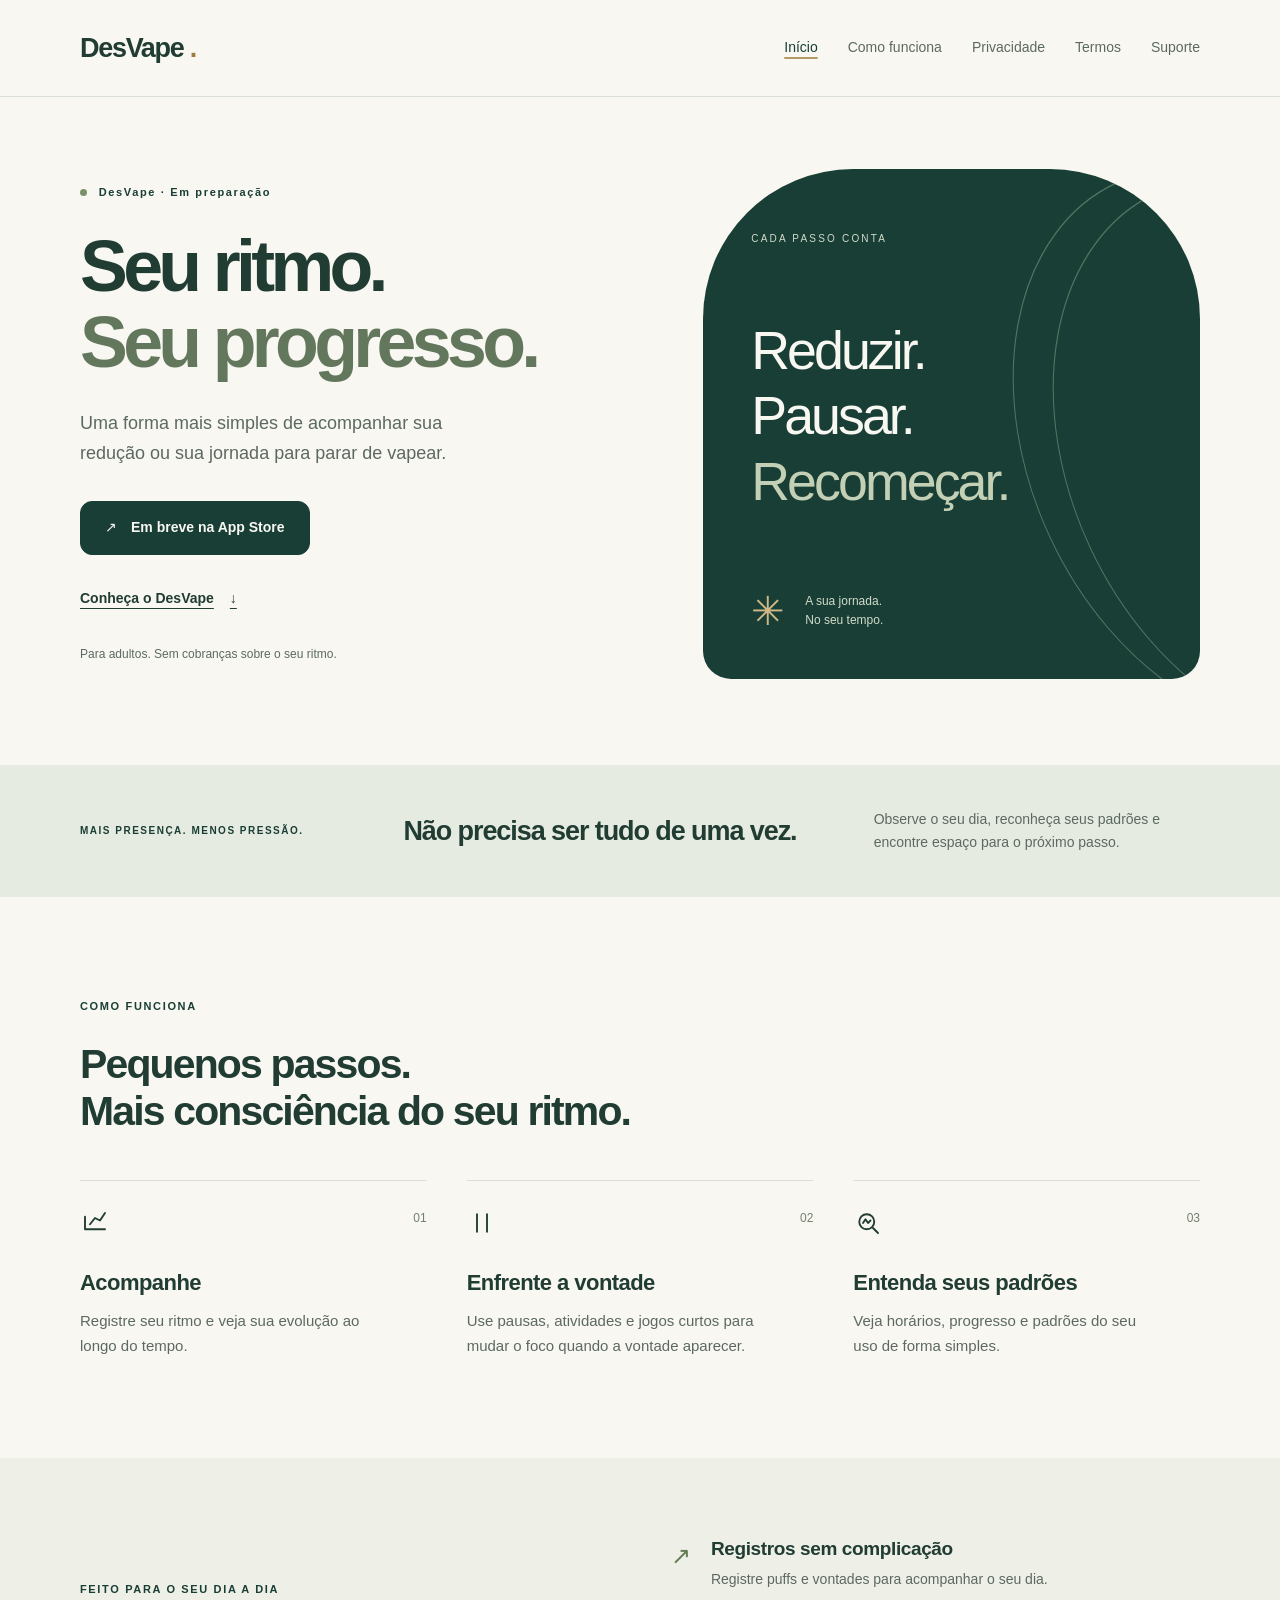
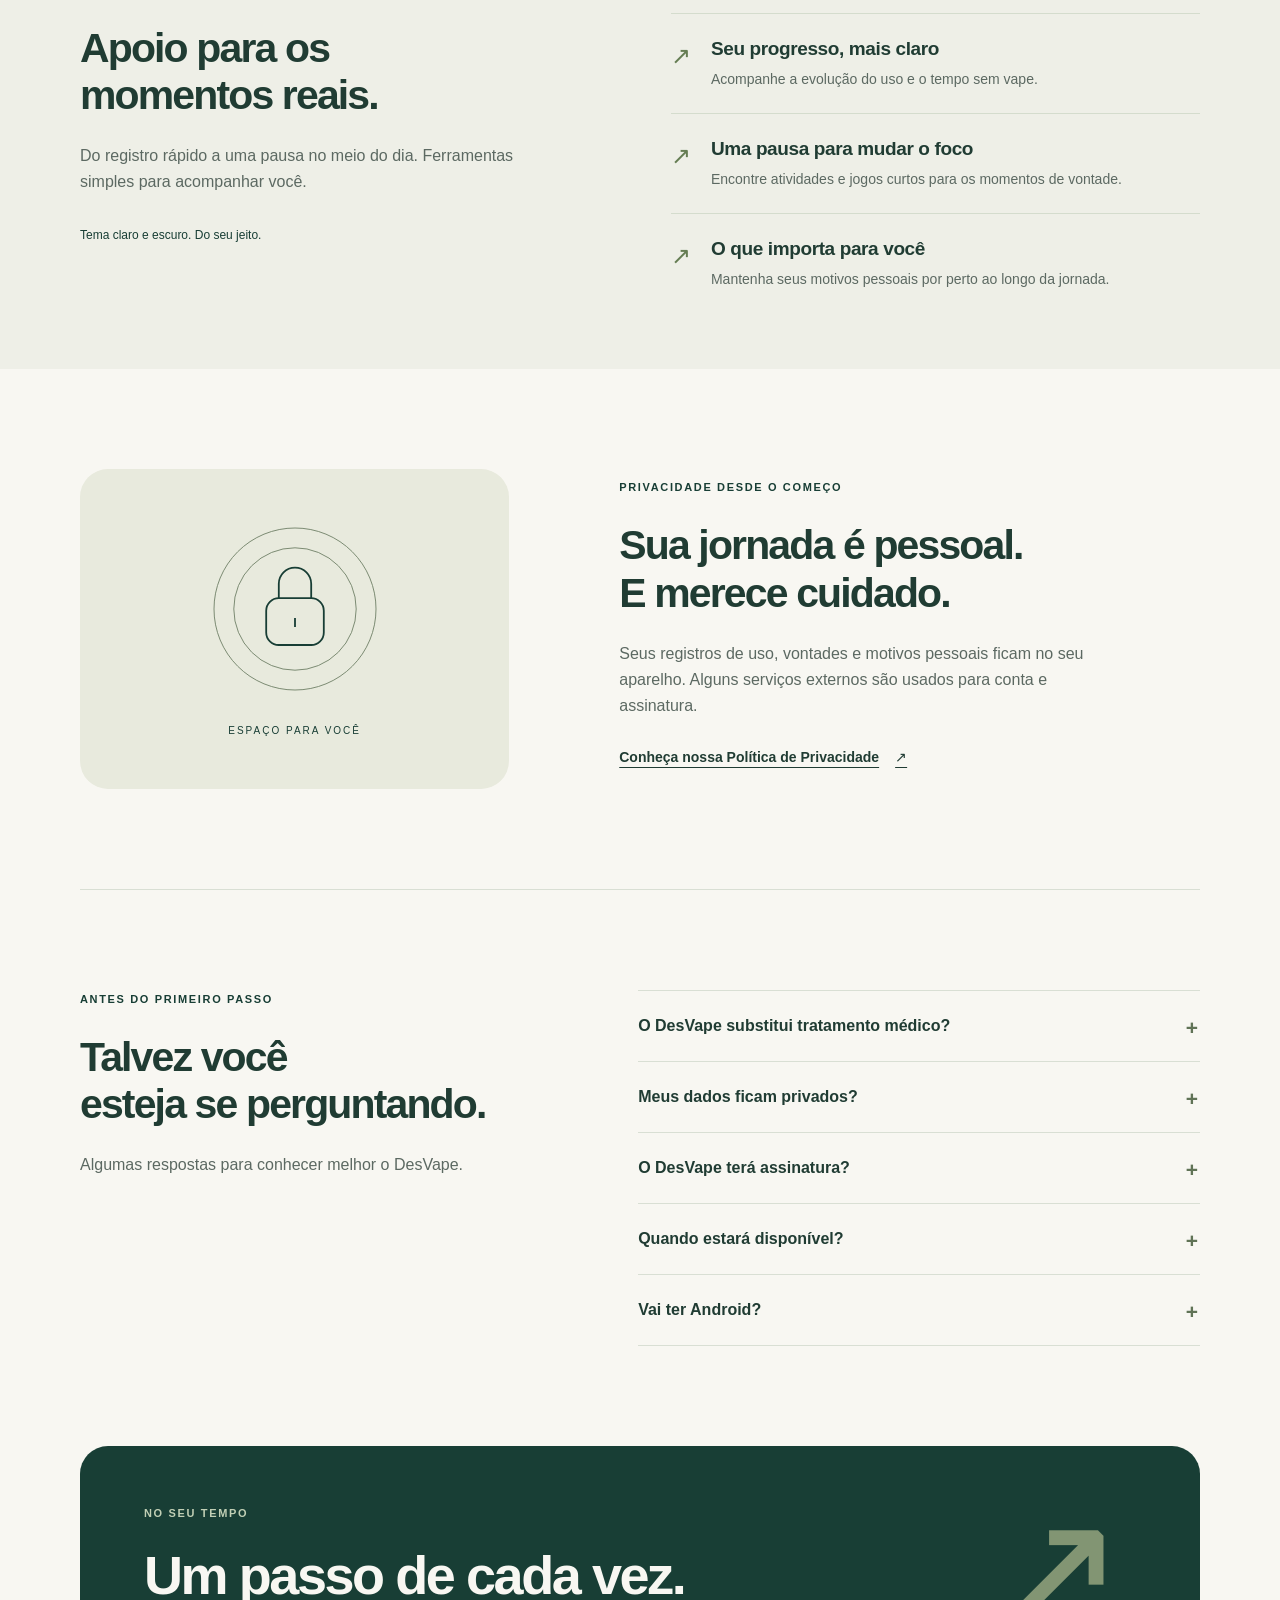
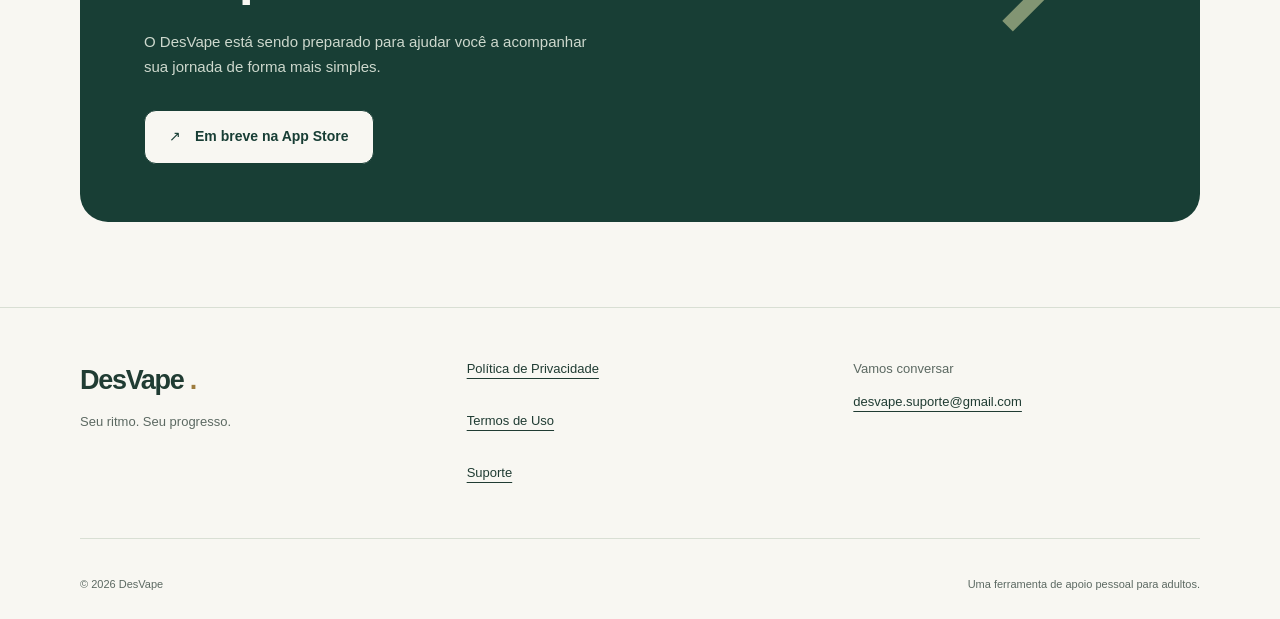
==== index.html @ a432eaf0 "feat: build DesVape landing page and polish legal pages" ====
<!DOCTYPE html>
<html lang="pt-BR">
 <head>
  <meta charset="utf-8"/>
  <meta content="width=device-width, initial-scale=1" name="viewport"/>
  <title>
   DesVape — Seu ritmo. Seu progresso.
  </title>
  <meta content="DesVape é um app para acompanhar sua redução ou jornada para parar de vapear, com progresso, atividades e apoio no seu ritmo." name="description"/>
  <meta content="#183e35" name="theme-color"/>
  <link href="https://luidgivarela.github.io/desvape-legal/" rel="canonical"/>
  <meta content="website" property="og:type"/>
  <meta content="pt_BR" property="og:locale"/>
  <meta content="DesVape" property="og:site_name"/>
  <meta content="DesVape — Seu ritmo. Seu progresso." property="og:title"/>
  <meta content="DesVape é um app para acompanhar sua redução ou jornada para parar de vapear, com progresso, atividades e apoio no seu ritmo." property="og:description"/>
  <meta content="https://luidgivarela.github.io/desvape-legal/" property="og:url"/>
  <link href="styles.css" rel="stylesheet"/>
  <script defer="" src="script.js">
  </script>
 </head>
 <body>
  <a class="skip-link" href="#conteudo">
   Pular para o conteúdo
  </a>
  <header class="site-header">
   <div class="container nav-wrap">
    <a aria-label="DesVape — início" class="brand" href="index.html">
     DesVape
     <span aria-hidden="true">
      .
     </span>
    </a>
    <nav aria-label="Navegação principal">
     <a aria-current="page" href="index.html">
      Início
     </a>
     <a href="index.html#como-funciona">
      Como funciona
     </a>
     <a href="privacy.html">
      Privacidade
     </a>
     <a href="terms.html">
      Termos
     </a>
     <a href="support.html">
      Suporte
     </a>
    </nav>
   </div>
  </header>
  <main id="conteudo">
   <section aria-labelledby="hero-title" class="hero container">
    <div class="hero-copy">
     <p class="eyebrow">
      <span class="status-dot">
      </span>
      DesVape · Em preparação
     </p>
     <h1 id="hero-title">
      Seu ritmo.
      <br/>
      <span>
       Seu progresso.
      </span>
     </h1>
     <p class="hero-description">
      Uma forma mais simples de acompanhar sua redução ou sua jornada para parar de vapear.
     </p>
     <div class="hero-actions">
      <button class="button coming-soon" disabled="" type="button">
       <span aria-hidden="true">
        ↗
       </span>
       Em breve na App Store
      </button>
      <a class="text-link" href="#conheca">
       Conheça o DesVape
       <span aria-hidden="true">
        ↓
       </span>
      </a>
     </div>
     <p class="hero-note">
      Para adultos. Sem cobranças sobre o seu ritmo.
     </p>
    </div>
    <div class="hero-art" id="hero-visual">
     <div class="editorial-art">
      <div aria-hidden="true" class="orbit orbit-one">
      </div>
      <div aria-hidden="true" class="orbit orbit-two">
      </div>
      <span class="art-label">
       CADA PASSO CONTA
      </span>
      <p>
       Reduzir.
       <br/>
       Pausar.
       <br/>
       <em>
        Recomeçar.
       </em>
      </p>
      <div class="art-bottom">
       <span aria-hidden="true" class="small-star">
        ✳
       </span>
       <span>
        A sua jornada.
        <br/>
        No seu tempo.
       </span>
      </div>
     </div>
    </div>
   </section>
   <section class="intro-band" id="conheca">
    <div class="container intro-inner">
     <p class="eyebrow">
      MAIS PRESENÇA. MENOS PRESSÃO.
     </p>
     <h2>
      Não precisa ser tudo de uma vez.
     </h2>
     <p>
      Observe o seu dia, reconheça seus padrões e encontre espaço para o próximo passo.
     </p>
    </div>
   </section>
   <section aria-labelledby="product-title" class="section container product-section" hidden="" id="produto">
    <div class="section-heading">
     <p class="eyebrow">
      POR DENTRO DO DESVAPE
     </p>
     <h2 id="product-title">
      Sua jornada, em perspectiva.
     </h2>
     <p>
      Um olhar para o dia. Outro para o caminho que você está construindo.
     </p>
    </div>
    <div class="screenshots" id="screenshots">
    </div>
   </section>
   <section aria-labelledby="how-title" class="section container" id="como-funciona">
    <div class="section-heading">
     <p class="eyebrow">
      COMO FUNCIONA
     </p>
     <h2 id="how-title">
      Pequenos passos.
      <br/>
      Mais consciência do seu ritmo.
     </h2>
    </div>
    <div class="pillars">
     <article class="pillar reveal">
      <svg aria-hidden="true" class="icon" fill="none" stroke="currentColor" stroke-linecap="round" stroke-linejoin="round" stroke-width="1.5" viewbox="0 0 24 24">
       <path d="M4 17V7m0 10h16M8 13l4-5 4 2 4-6">
       </path>
      </svg>
      <span class="step">
       01
      </span>
      <h3>
       Acompanhe
      </h3>
      <p>
       Registre seu ritmo e veja sua evolução ao longo do tempo.
      </p>
     </article>
     <article class="pillar reveal">
      <svg aria-hidden="true" class="icon" fill="none" stroke="currentColor" stroke-linecap="round" stroke-linejoin="round" stroke-width="1.5" viewbox="0 0 24 24">
       <path d="M8 5v14M16 5v14">
       </path>
      </svg>
      <span class="step">
       02
      </span>
      <h3>
       Enfrente a vontade
      </h3>
      <p>
       Use pausas, atividades e jogos curtos para mudar o foco quando a vontade aparecer.
      </p>
     </article>
     <article class="pillar reveal">
      <svg aria-hidden="true" class="icon" fill="none" stroke="currentColor" stroke-linecap="round" stroke-linejoin="round" stroke-width="1.5" viewbox="0 0 24 24">
       <circle cx="11" cy="11" r="6">
       </circle>
       <path d="m16 16 4 4M8 12l2-3 2 3 2-2">
       </path>
      </svg>
      <span class="step">
       03
      </span>
      <h3>
       Entenda seus padrões
      </h3>
      <p>
       Veja horários, progresso e padrões do seu uso de forma simples.
      </p>
     </article>
    </div>
   </section>
   <section class="benefits-section">
    <div class="container benefits-grid">
     <div class="section-heading">
      <p class="eyebrow">
       FEITO PARA O SEU DIA A DIA
      </p>
      <h2>
       Apoio para os
       <br/>
       momentos reais.
      </h2>
      <p>
       Do registro rápido a uma pausa no meio do dia. Ferramentas simples para acompanhar você.
      </p>
      <span class="quiet-label">
       Tema claro e escuro. Do seu jeito.
      </span>
     </div>
     <div class="features">
      <article class="feature">
       <span aria-hidden="true">
        ↗
       </span>
       <div>
        <h3>
         Registros sem complicação
        </h3>
        <p>
         Registre puffs e vontades para acompanhar o seu dia.
        </p>
       </div>
      </article>
      <article class="feature">
       <span aria-hidden="true">
        ↗
       </span>
       <div>
        <h3>
         Seu progresso, mais claro
        </h3>
        <p>
         Acompanhe a evolução do uso e o tempo sem vape.
        </p>
       </div>
      </article>
      <article class="feature">
       <span aria-hidden="true">
        ↗
       </span>
       <div>
        <h3>
         Uma pausa para mudar o foco
        </h3>
        <p>
         Encontre atividades e jogos curtos para os momentos de vontade.
        </p>
       </div>
      </article>
      <article class="feature">
       <span aria-hidden="true">
        ↗
       </span>
       <div>
        <h3>
         O que importa para você
        </h3>
        <p>
         Mantenha seus motivos pessoais por perto ao longo da jornada.
        </p>
       </div>
      </article>
     </div>
    </div>
   </section>
   <section aria-labelledby="privacy-title" class="section container privacy-section">
    <div aria-hidden="true" class="privacy-visual">
     <svg fill="none" viewbox="0 0 200 200">
      <circle cx="100" cy="100" r="90">
      </circle>
      <circle cx="100" cy="100" r="68">
      </circle>
      <rect height="52" rx="14" width="64" x="68" y="88">
      </rect>
      <path d="M82 88V72a18 18 0 0 1 36 0v16M100 110v10">
      </path>
     </svg>
     <span>
      ESPAÇO PARA VOCÊ
     </span>
    </div>
    <div>
     <p class="eyebrow">
      PRIVACIDADE DESDE O COMEÇO
     </p>
     <h2 id="privacy-title">
      Sua jornada é pessoal.
      <br/>
      E merece cuidado.
     </h2>
     <p>
      Seus registros de uso, vontades e motivos pessoais ficam no seu aparelho. Alguns serviços externos são usados para conta e assinatura.
     </p>
     <a class="text-link" href="privacy.html">
      Conheça nossa Política de Privacidade
      <span aria-hidden="true">
       ↗
      </span>
     </a>
    </div>
   </section>
   <section aria-labelledby="faq-title" class="section container faq-section">
    <div class="section-heading">
     <p class="eyebrow">
      ANTES DO PRIMEIRO PASSO
     </p>
     <h2 id="faq-title">
      Talvez você
      <br/>
      esteja se perguntando.
     </h2>
     <p>
      Algumas respostas para conhecer melhor o DesVape.
     </p>
    </div>
    <div class="faq-list">
     <details>
      <summary>
       O DesVape substitui tratamento médico?
      </summary>
      <p>
       Não. O app é uma ferramenta de acompanhamento e apoio pessoal e não substitui orientação médica.
      </p>
     </details>
     <details>
      <summary>
       Meus dados ficam privados?
      </summary>
      <p>
       Grande parte da sua jornada fica no aparelho. Serviços externos são usados para conta e assinatura. Veja os detalhes na
       <a href="privacy.html">
        Política de Privacidade
       </a>
       .
      </p>
     </details>
     <details>
      <summary>
       O DesVape terá assinatura?
      </summary>
      <p>
       Sim. O app deverá oferecer assinatura para acesso ao serviço. Valores e condições serão apresentados antes da compra.
      </p>
     </details>
     <details>
      <summary>
       Quando estará disponível?
      </summary>
      <p>
       Em breve na App Store. Ainda não há uma data de lançamento anunciada.
      </p>
     </details>
     <details>
      <summary>
       Vai ter Android?
      </summary>
      <p>
       O app foi desenvolvido em Flutter e a expansão para Android está prevista, ainda sem data definida.
      </p>
     </details>
    </div>
   </section>
   <section class="container final-section">
    <div class="final-cta">
     <p class="eyebrow">
      NO SEU TEMPO
     </p>
     <h2>
      Um passo de cada vez.
     </h2>
     <p>
      O DesVape está sendo preparado para ajudar você a acompanhar sua jornada de forma mais simples.
     </p>
     <button class="button coming-soon" disabled="" type="button">
      <span aria-hidden="true">
       ↗
      </span>
      Em breve na App Store
     </button>
     <span aria-hidden="true" class="final-decoration">
      ↗
     </span>
    </div>
   </section>
  </main>
  <footer class="site-footer">
   <div class="container footer-grid">
    <div>
     <a class="brand" href="index.html">
      DesVape
      <span aria-hidden="true">
       .
      </span>
     </a>
     <p>
      Seu ritmo. Seu progresso.
     </p>
    </div>
    <nav aria-label="Links do rodapé">
     <a href="privacy.html">
      Política de Privacidade
     </a>
     <a href="terms.html">
      Termos de Uso
     </a>
     <a href="support.html">
      Suporte
     </a>
    </nav>
    <div class="footer-contact">
     <span>
      Vamos conversar
     </span>
     <a href="mailto:desvape.suporte@gmail.com">
      desvape.suporte@gmail.com
     </a>
    </div>
   </div>
   <div class="container footer-bottom">
    <span>
     ©
     <span data-year="">
      2026
     </span>
     DesVape
    </span>
    <span>
     Uma ferramenta de apoio pessoal para adultos.
    </span>
   </div>
  </footer>
 </body>
</html>
---- styles.css ----
:root {
  --cream:#f8f7f2;
  --green:#183e35;
  --ink:#203c33;
  --muted:#5c6962;
  --sage:#e6ebe1;
  --line:#d9dfd4;
  --gold:#b49b63;
  --white:#fff;
  --radius:28px;
  font-family:-apple-system,BlinkMacSystemFont,"Segoe UI",sans-serif;
  color:var(--ink);
  background:var(--cream);
  font-synthesis:none;
  color-scheme:light;
}
* {
  box-sizing:border-box;
}
html {
  scroll-behavior:smooth;
  scroll-padding-top:30px;
}
body {
  margin:0;
  font-size:16px;
  line-height:1.65;
}
a {
  color:inherit;
  text-underline-offset:5px;
}
a:hover {
  color:#456b55;
}
button {
  font:inherit;
}
a,button,summary {
  -webkit-tap-highlight-color:transparent;
}
a:focus-visible,button:focus-visible,summary:focus-visible {
  outline:3px solid #8b6b2f;
  outline-offset:6px;
  border-radius:4px;
}
h1,h2,h3,p {
  margin-top:0;
}
h1,h2,h3 {
  line-height:1.15;
  letter-spacing:-.045em;
  font-weight:600;
}
h2 {
  font-size:clamp(30px,3.2vw,44px);
  margin-bottom:24px;
}
h3 {
  font-size:22px;
  letter-spacing:-.025em;
}
p {
  color:var(--muted);
}
svg {
  display:block;
}
img {
  display:block;
  max-width:100%;
  height:auto;
}
[hidden] {
  display:none!important;
}
.container {
  width:min(1120px,calc(100% - 64px));
  margin-inline:auto;
}
.skip-link {
  position:absolute;
  top:-100px;
  left:20px;
  background:var(--green);
  color:white;
  padding:14px 20px;
  z-index:10;
}
.skip-link:focus {
  top:12px;
}
.site-header {
  border-bottom:1px solid var(--line);
}
.nav-wrap {
  display:flex;
  align-items:center;
  justify-content:space-between;
  gap:28px;
  min-height:96px;
}
.brand {
  font-size:27px;
  font-weight:750;
  letter-spacing:-1.3px;
  text-decoration:none;
  white-space:nowrap;
}
.brand span {
  color:#9d7c3e;
}
.site-header nav {
  display:flex;
  gap:30px;
  align-items:center;
}
.site-header nav a {
  text-decoration:none;
  font-size:14px;
  padding-block:14px;
  color:var(--muted);
}
.site-header nav a:hover,.site-header nav a[aria-current=page] {
  color:var(--green);
}
.site-header nav a[aria-current=page] {
  text-decoration:underline;
  text-decoration-color:var(--gold);
  text-decoration-thickness:2px;
}
.hero {
  display:grid;
  grid-template-columns:1.15fr 1fr;
  align-items:center;
  gap:52px;
  padding-block:72px 86px;
}
.eyebrow {
  font-size:11px;
  font-weight:650;
  letter-spacing:.15em;
  color:var(--green);
  margin-bottom:26px;
}
.status-dot {
  display:inline-block;
  width:7px;
  height:7px;
  border-radius:50%;
  background:#789168;
  margin-right:7px;
}
.hero h1 {
  font-size:clamp(48px,5.6vw,72px);
  line-height:1.06;
  letter-spacing:-.065em;
  margin-bottom:28px;
}
.hero h1 span {
  color:#63775d;
}
.hero-description {
  font-size:18px;
  max-width:420px;
  line-height:1.7;
}
.hero-actions {
  display:flex;
  align-items:flex-start;
  flex-direction:column;
  gap:22px;
  margin-top:32px;
}
.button {
  display:inline-flex;
  align-items:center;
  justify-content:center;
  gap:14px;
  min-height:54px;
  padding:14px 24px;
  border:1px solid var(--green);
  border-radius:12px;
  background:var(--green);
  color:var(--cream);
  text-decoration:none;
  font-size:14px;
  font-weight:600;
  line-height:1.4;
}
.button:hover {
  background:#285346;
  color:white;
}
.coming-soon:disabled {
  opacity:1;
  cursor:default;
}
.text-link {
  font-size:14px;
  font-weight:600;
  display:inline-flex;
  gap:16px;
  align-items:center;
  min-height:44px;
}
.hero-note {
  font-size:12px;
  margin:24px 0 0;
}
.hero-art {
  min-width:0;
}
.editorial-art {
  background:var(--green);
  border-radius:150px 150px 28px 28px;
  min-height:510px;
  padding:62px 48px 36px;
  position:relative;
  overflow:hidden;
  display:flex;
  flex-direction:column;
  justify-content:space-between;
  color:var(--cream);
}
.art-label {
  font-size:10px;
  letter-spacing:.22em;
  color:#d2dbc9;
  position:relative;
  z-index:1;
}
.editorial-art>p {
  font-size:clamp(36px,4.2vw,54px);
  line-height:1.22;
  letter-spacing:-.055em;
  color:var(--cream);
  position:relative;
  margin:44px 0 38px;
}
.editorial-art em {
  font-style:normal;
  color:#c3d0b5;
}
.art-bottom {
  display:flex;
  gap:20px;
  align-items:center;
  position:relative;
  font-size:12px;
  line-height:1.6;
  color:#d2dbc9;
}
.small-star {
  color:#cdb786;
  font-size:40px;
}
.orbit {
  position:absolute;
  width:420px;
  height:420px;
  border:1px solid #537361;
  border-radius:50%;
  right:-250px;
  top:70px;
  transform:rotate(-25deg) scaleY(1.4);
}
.orbit-two {
  right:-290px;
  top:80px;
}
.intro-band {
  background:var(--sage);
  padding:43px 0;
}
.intro-inner {
  display:grid;
  grid-template-columns:.85fr 1.3fr 1fr;
  gap:46px;
  align-items:center;
}
.intro-inner .eyebrow {
  font-size:10px;
  margin:0;
}
.intro-inner h2 {
  font-size:27px;
  margin:0;
  letter-spacing:-.04em;
}
.intro-inner>p:last-child {
  font-size:14px;
  margin:0;
}
.section {
  padding-block:100px;
}
.section-heading {
  max-width:580px;
  margin-bottom:44px;
}
.section-heading>p:last-child {
  max-width:450px;
}
.pillars {
  display:grid;
  grid-template-columns:repeat(3,1fr);
  gap:40px;
}
.pillar {
  border-top:1px solid var(--line);
  padding-top:27px;
  position:relative;
}
.icon {
  width:30px;
  height:30px;
  margin-bottom:32px;
}
.step {
  position:absolute;
  right:0;
  top:28px;
  font-size:12px;
  color:#71806d;
}
.pillar h3 {
  margin-bottom:14px;
}
.pillar p {
  font-size:15px;
  margin:0;
  max-width:290px;
}
.benefits-section {
  background:#eeefe7;
  padding-block:78px;
}
.benefits-grid {
  display:grid;
  grid-template-columns:1fr 1.1fr;
  gap:110px;
  align-items:center;
}
.benefits-grid .section-heading {
  margin:0;
}
.quiet-label {
  display:inline-block;
  font-size:12px;
  color:var(--green);
  padding-top:14px;
}
.features {
  display:grid;
  gap:22px;
}
.feature {
  display:flex;
  gap:20px;
  padding-bottom:22px;
  border-bottom:1px solid #d4dccd;
}
.feature:last-child {
  border:0;
  padding:0;
}
.feature>span {
  color:#657d53;
  font-size:24px;
}
.feature h3 {
  font-size:19px;
  letter-spacing:-.02em;
  margin:2px 0 8px;
}
.feature p {
  font-size:14px;
  margin:0;
}
.privacy-section {
  display:grid;
  grid-template-columns:.85fr 1.15fr;
  gap:110px;
  align-items:center;
}
.privacy-visual {
  min-height:320px;
  background:#e8eadd;
  border-radius:var(--radius);
  display:flex;
  flex-direction:column;
  align-items:center;
  justify-content:center;
  gap:24px;
}
.privacy-visual svg {
  width:180px;
  stroke:#708167;
  stroke-width:1;
}
.privacy-visual svg rect,.privacy-visual svg path {
  stroke:var(--green);
  stroke-width:2;
}
.privacy-visual span {
  font-size:10px;
  letter-spacing:.2em;
  color:var(--green);
}
.privacy-section>div>p:not(.eyebrow) {
  max-width:480px;
}
.faq-section {
  border-top:1px solid var(--line);
  display:grid;
  grid-template-columns:1fr 1.2fr;
  gap:90px;
}
.faq-section .section-heading {
  margin:0;
}
.faq-list details {
  border-bottom:1px solid var(--line);
}
.faq-list details:first-child {
  border-top:1px solid var(--line);
}
summary {
  list-style:none;
  cursor:pointer;
  padding:23px 32px 23px 0;
  font-size:16px;
  font-weight:550;
  position:relative;
  line-height:1.5;
}
summary::-webkit-details-marker {
  display:none;
}
summary::after {
  content:'+';
  position:absolute;
  right:2px;
  top:21px;
  font-size:21px;
  color:#607356;
}
details[open] summary::after {
  content:'−';
}
.faq-list p {
  font-size:14px;
  margin:0 24px 24px 0;
}
.final-section {
  padding-bottom:85px;
}
.final-cta {
  padding:58px 64px;
  background:var(--green);
  border-radius:var(--radius);
  position:relative;
  overflow:hidden;
}
.final-cta .eyebrow {
  color:#c1cfb5;
  margin-bottom:22px;
}
.final-cta h2 {
  color:var(--cream);
  font-size:clamp(34px,4.3vw,54px);
}
.final-cta>p:not(.eyebrow) {
  color:#cdd8cd;
  max-width:465px;
  font-size:15px;
}
.final-cta .button {
  background:var(--cream);
  color:var(--green);
  margin-top:15px;
}
.final-decoration {
  position:absolute;
  right:72px;
  top:38px;
  font-size:180px;
  line-height:1;
  color:#829573;
  font-weight:200;
}
.site-footer {
  padding-block:50px 26px;
  border-top:1px solid var(--line);
}
.footer-grid {
  display:grid;
  grid-template-columns:1fr 1fr 1fr;
  gap:40px;
}
.footer-grid p {
  font-size:13px;
  margin-top:9px;
}
.footer-grid nav {
  display:flex;
  flex-direction:column;
  align-items:flex-start;
  gap:8px;
}
.footer-grid nav a {
  font-size:13px;
  min-height:44px;
}
.footer-contact {
  display:flex;
  flex-direction:column;
  gap:12px;
  font-size:13px;
}
.footer-contact span {
  color:var(--muted);
}
.footer-contact a {
  overflow-wrap:anywhere;
}
.footer-bottom {
  display:flex;
  justify-content:space-between;
  gap:24px;
  padding-top:36px;
  margin-top:32px;
  border-top:1px solid var(--line);
  font-size:11px;
  color:var(--muted);
}
.legal {
  max-width:790px;
  padding-block:48px 90px;
}
.back-link {
  display:inline-flex;
  min-height:44px;
  align-items:center;
  font-size:13px;
  margin-bottom:32px;
}
.legal h1,.support h1 {
  font-size:clamp(36px,4.6vw,54px);
  margin-bottom:20px;
}
.legal .updated {
  font-size:13px;
  margin-bottom:40px;
}
.legal h2 {
  font-size:24px;
  margin:40px 0 18px;
  letter-spacing:-.025em;
}
.legal p,.legal li {
  color:var(--muted);
  line-height:1.85;
}
.legal a {
  color:var(--green);
  overflow-wrap:anywhere;
}
.legal ul {
  padding-left:24px;
}
.support {
  padding-block:48px 90px;
}
.support .eyebrow {
  margin-top:12px;
}
.support-intro {
  font-size:18px;
  margin-bottom:44px;
}
.support-grid {
  display:grid;
  grid-template-columns:repeat(2,1fr);
  gap:24px;
}
.support-card {
  padding:32px;
  background:#efefe7;
  border-radius:20px;
}
.support-card h2 {
  font-size:25px;
}
.support-card p {
  font-size:15px;
}
.contact-card {
  background:var(--sage);
}
.email-link {
  display:block;
  margin-top:20px;
  font-size:14px;
  overflow-wrap:anywhere;
}
.screenshots {
  display:flex;
  justify-content:center;
  align-items:flex-start;
  gap:42px;
  padding:24px 16px 50px;
}
.product-shot {
  width:27%;
  margin:0;
}
.product-shot:nth-child(2) {
  margin-top:44px;
}
.product-shot:first-child {
  transform:rotate(-3deg);
}
.product-shot:last-child {
  transform:rotate(3deg);
}
.phone {
  padding:7px;
  background:#18201d;
  border:1px solid #59645d;
  border-radius:38px;
  box-shadow:0 22px 45px #183e351a;
  overflow:hidden;
}
.phone img {
  border-radius:30px;
  width:100%;
}
.product-shot figcaption {
  font-size:13px;
  text-align:center;
  margin-top:22px;
  color:var(--muted);
}
.hero-art .product-shot {
  width:min(300px,100%);
  margin:auto;
  transform:rotate(3deg);
}
.hero-art .product-shot figcaption {
  transform:rotate(-3deg);
}
.reveal {
  transition:opacity .6s ease,transform .6s ease;
}
.reveal-pending {
  opacity:0;
  transform:translateY(12px);
}
@media(hover:hover) and (prefers-reduced-motion:no-preference) {
  .product-shot .phone {
    transition:transform .25s;
  }
  .product-shot:hover .phone {
    transform:translateY(-5px);
  }
}
@media(min-width:1300px) {
  .hero-actions {
    flex-direction:row;
    align-items:center;
    gap:24px;
  }
}
@media(max-width:1000px) {
  .hero {
    gap:32px;
  }
  .editorial-art {
    padding:56px 34px 32px;
    min-height:470px;
  }
  .hero h1 {
    font-size:56px;
  }
  .site-header nav {
    gap:18px;
  }
  .intro-inner {
    gap:25px;
  }
  .benefits-grid,.privacy-section,.faq-section {
    gap:55px;
  }
  .final-decoration {
    right:35px;
    font-size:130px;
  }
  .final-cta>p {
    max-width:70%;
  }
  .screenshots {
    gap:24px;
  }
  .phone {
    border-radius:30px;
  }
  .phone img {
    border-radius:23px;
  }
}
@media(max-width:760px) {
  .container {
    width:calc(100% - 40px);
  }
  .nav-wrap {
    flex-direction:column;
    align-items:flex-start;
    gap:6px;
    padding-block:18px 8px;
  }
  .site-header nav {
    width:100%;
    justify-content:space-between;
    gap:8px;
    flex-wrap:wrap;
  }
  .site-header nav a {
    font-size:12px;
    padding-block:10px;
    min-height:44px;
  }
  .brand {
    font-size:25px;
  }
  .hero {
    grid-template-columns:1fr;
    gap:40px;
    padding-block:46px 50px;
  }
  .hero h1 {
    font-size:clamp(40px,9vw,64px);
  }
  .hero-description {
    font-size:17px;
    max-width:490px;
  }
  .hero-actions {
    flex-direction:row;
    flex-wrap:wrap;
    align-items:center;
    gap:16px;
  }
  .hero-note {
    margin-top:16px;
  }
  .hero-art {
    max-width:460px;
    width:100%;
    margin:auto;
  }
  .editorial-art {
    min-height:410px;
    padding:44px 36px 30px;
    border-radius:110px 110px 24px 24px;
  }
  .editorial-art>p {
    font-size:clamp(36px,8.2vw,48px);
    margin:28px 0;
  }
  .intro-inner {
    grid-template-columns:1fr;
    gap:16px;
  }
  .intro-inner h2 {
    font-size:28px;
  }
  .intro-inner>p:last-child {
    max-width:450px;
  }
  .intro-band {
    padding-block:32px;
  }
  .section {
    padding-block:62px;
  }
  .section-heading {
    margin-bottom:32px;
  }
  .eyebrow {
    margin-bottom:20px;
  }
  .pillars {
    grid-template-columns:1fr;
    gap:30px;
  }
  .pillar {
    padding:24px 0 0 52px;
  }
  .pillar .icon {
    position:absolute;
    left:0;
    top:25px;
    width:26px;
  }
  .pillar .step {
    display:none;
  }
  .pillar p {
    max-width:460px;
  }
  .benefits-grid,.privacy-section,.faq-section {
    grid-template-columns:1fr;
    gap:36px;
  }
  .benefits-section {
    padding-block:55px;
  }
  .benefits-grid h2 br {
    display:none;
  }
  .privacy-visual {
    min-height:230px;
  }
  .privacy-visual svg {
    width:140px;
  }
  .privacy-visual {
    gap:12px;
  }
  .privacy-section {
    gap:32px;
  }
  .faq-section h2 br {
    display:none;
  }
  .faq-section .section-heading p:last-child {
    margin-bottom:0;
  }
  .final-cta {
    padding:38px 26px;
  }
  .final-cta>p {
    max-width:100%;
  }
  .final-decoration {
    display:none;
  }
  .final-section {
    padding-bottom:55px;
  }
  .footer-grid {
    grid-template-columns:1fr 1fr;
    gap:24px;
  }
  .footer-contact {
    grid-column:1/-1;
  }
  .footer-bottom {
    flex-direction:column;
    gap:10px;
    padding-top:24px;
    margin-top:24px;
  }
  .site-footer {
    padding-top:36px;
  }
  .support-grid {
    grid-template-columns:1fr;
  }
  .support-card {
    padding:26px;
  }
  .legal,.support {
    padding-block:30px 60px;
  }
  .legal h1 {
    font-size:36px;
  }
  .legal h2 {
    font-size:22px;
  }
  .screenshots {
    flex-direction:column;
    align-items:center;
    gap:38px;
    padding:0;
  }
  .product-shot {
    width:min(300px,100%);
  }
  .product-shot:first-child,.product-shot:last-child,.hero-art .product-shot {
    transform:none;
  }
  .product-shot:nth-child(2) {
    margin-top:0;
  }
  .hero-art .product-shot figcaption {
    transform:none;
  }
  .phone {
    border-radius:38px;
  }
  .phone img {
    border-radius:30px;
  }
}
@media(prefers-reduced-motion:reduce) {
  html {
    scroll-behavior:auto;
  }
  .reveal {
    transition:none;
  }
  .reveal-pending {
    opacity:1;
    transform:none;
  }
}
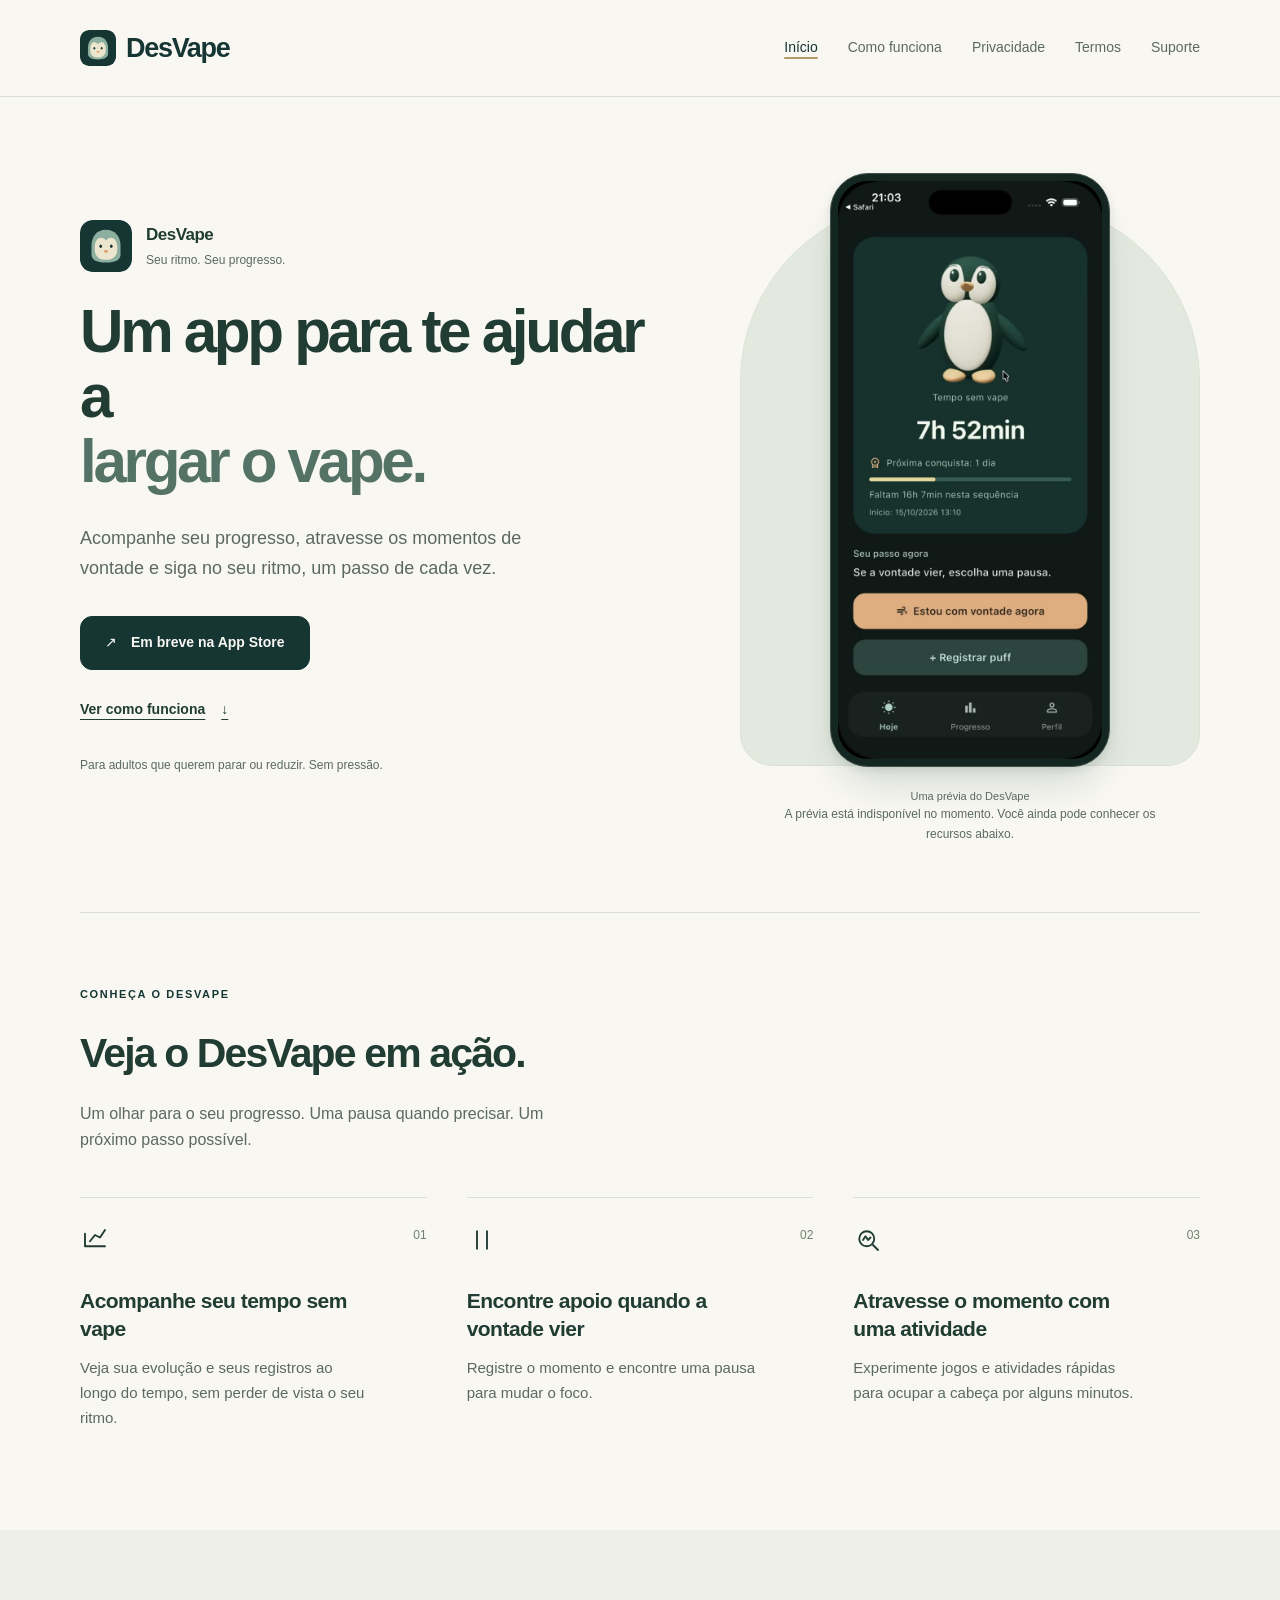
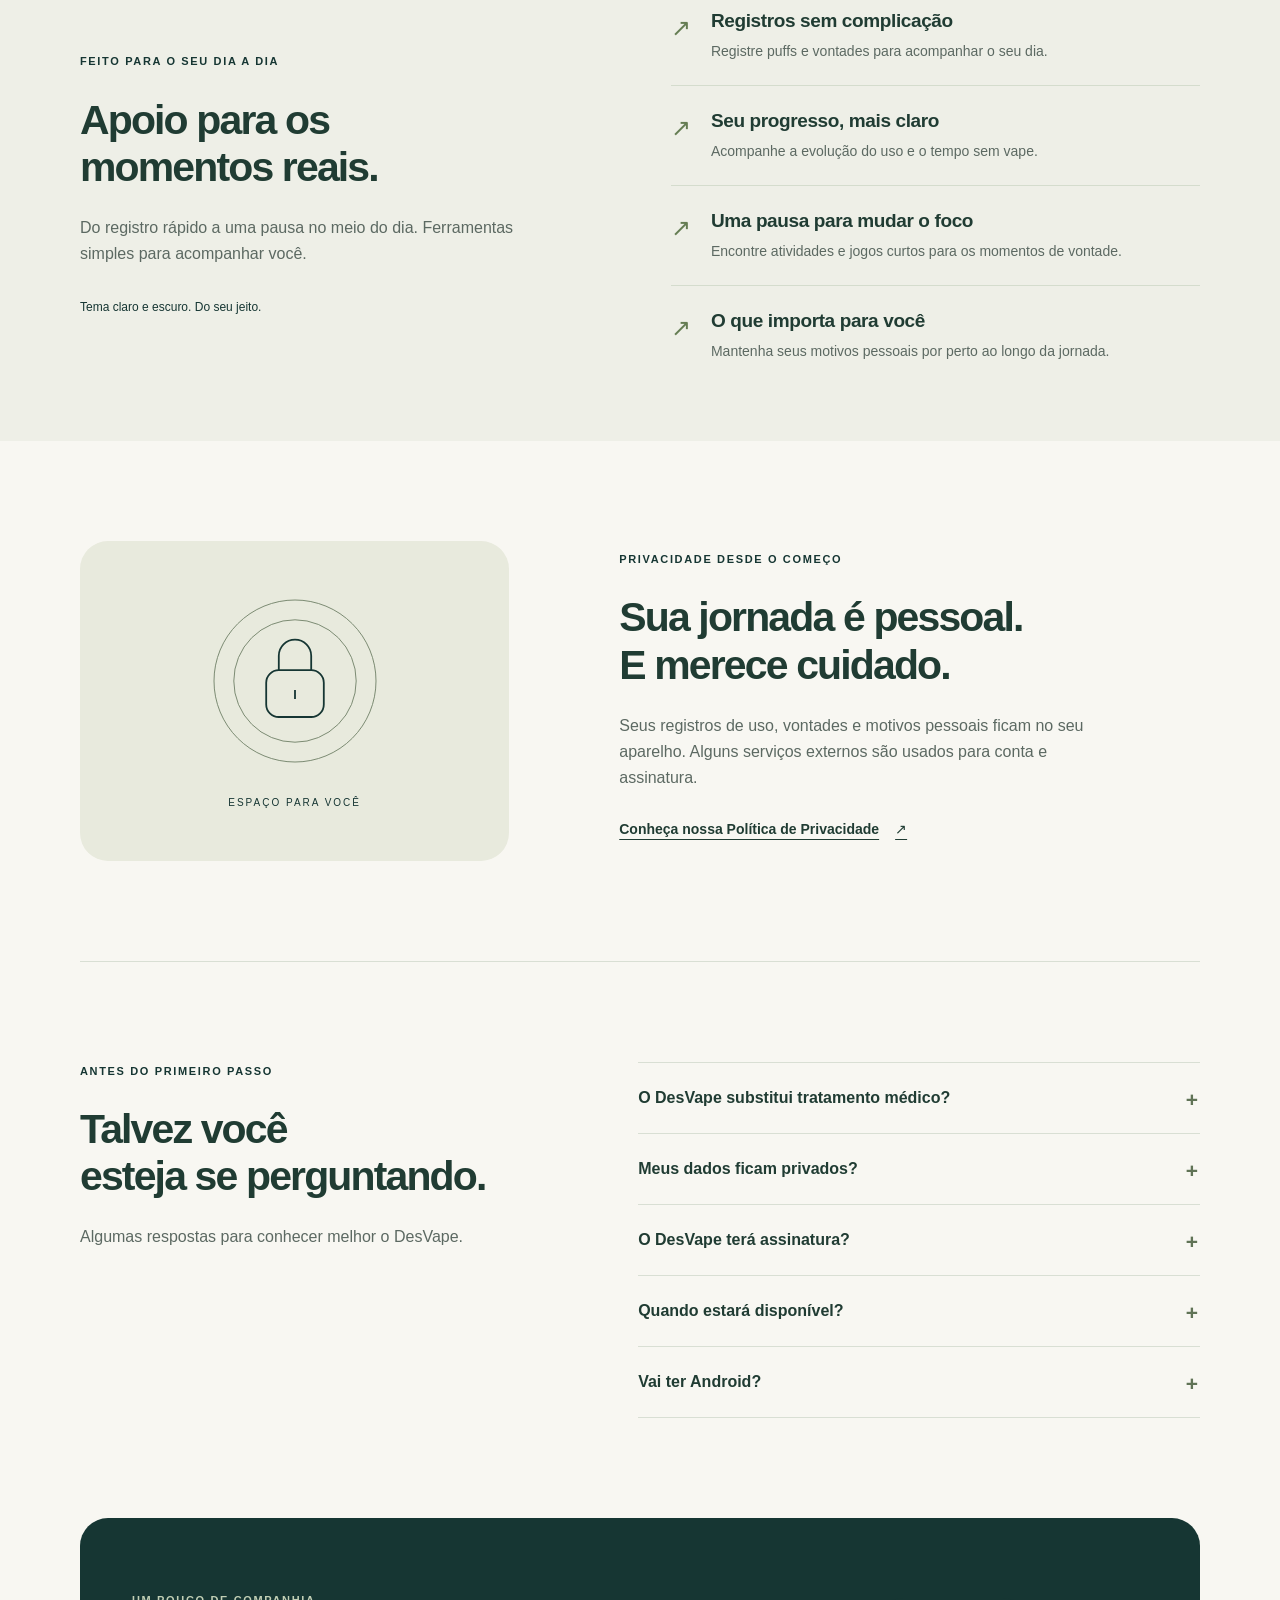
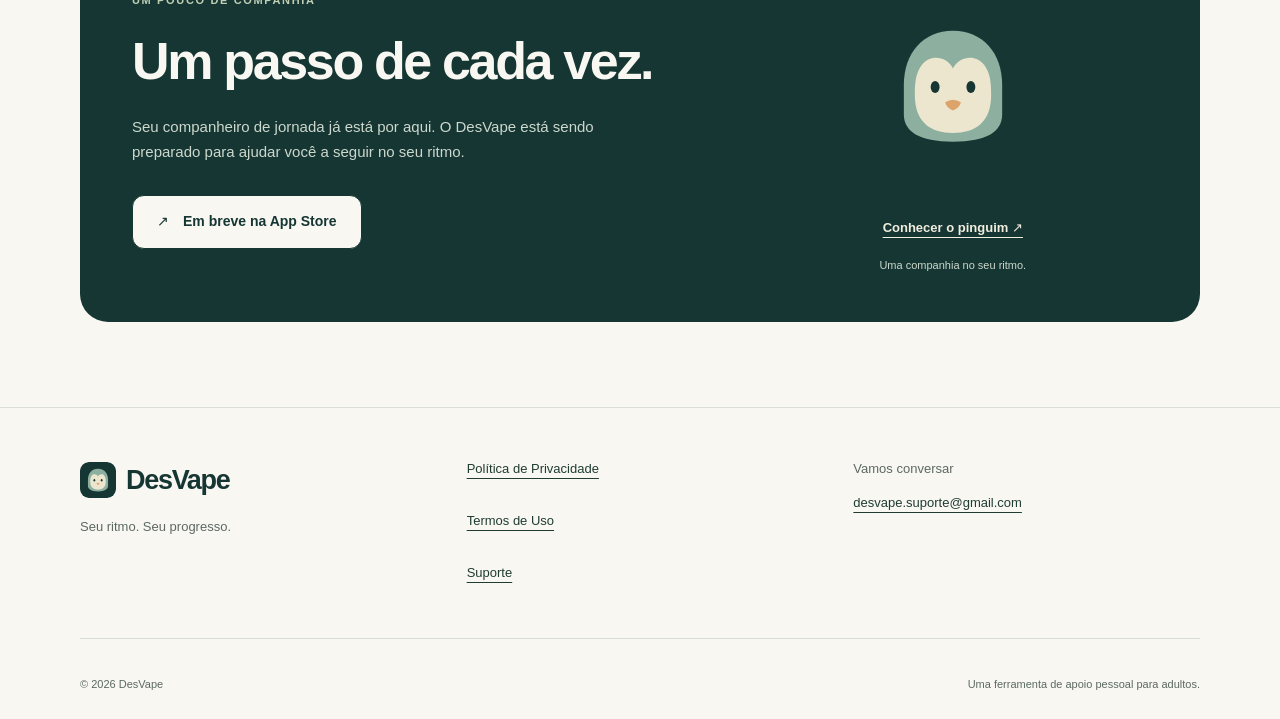
==== commit 94770fa7: "feat: showcase DesVape with app video and interactive mascot" ====
--- a/index.html
+++ b/index.html
@@ -4,20 +4,21 @@
   <meta charset="utf-8"/>
   <meta content="width=device-width, initial-scale=1" name="viewport"/>
   <title>
-   DesVape — Seu ritmo. Seu progresso.
+   DesVape — Um app para te ajudar a largar o vape.
   </title>
-  <meta content="DesVape é um app para acompanhar sua redução ou jornada para parar de vapear, com progresso, atividades e apoio no seu ritmo." name="description"/>
+  <meta content="Acompanhe seu progresso, atravesse os momentos de vontade e siga no seu ritmo. Conheça o DesVape, um app para te ajudar a largar o vape." name="description"/>
   <meta content="#183e35" name="theme-color"/>
   <link href="https://luidgivarela.github.io/desvape-legal/" rel="canonical"/>
   <meta content="website" property="og:type"/>
   <meta content="pt_BR" property="og:locale"/>
   <meta content="DesVape" property="og:site_name"/>
-  <meta content="DesVape — Seu ritmo. Seu progresso." property="og:title"/>
-  <meta content="DesVape é um app para acompanhar sua redução ou jornada para parar de vapear, com progresso, atividades e apoio no seu ritmo." property="og:description"/>
+  <meta content="DesVape — Um app para te ajudar a largar o vape." property="og:title"/>
+  <meta content="Acompanhe seu progresso, atravesse os momentos de vontade e siga no seu ritmo. Conheça o DesVape, um app para te ajudar a largar o vape." property="og:description"/>
   <meta content="https://luidgivarela.github.io/desvape-legal/" property="og:url"/>
   <link href="styles.css" rel="stylesheet"/>
   <script defer="" src="script.js">
   </script>
+  <link href="assets/penguin-mark-proposal.svg" rel="icon" type="image/svg+xml"/>
  </head>
  <body>
   <a class="skip-link" href="#conteudo">
@@ -26,9 +27,9 @@
   <header class="site-header">
    <div class="container nav-wrap">
     <a aria-label="DesVape — início" class="brand" href="index.html">
-     DesVape
-     <span aria-hidden="true">
-      .
+     <img alt="" class="brand-icon" height="36" src="assets/penguin-mark-proposal.svg" width="36"/>
+     <span class="brand-name">
+      DesVape
      </span>
     </a>
     <nav aria-label="Navegação principal">
@@ -53,20 +54,25 @@
   <main id="conteudo">
    <section aria-labelledby="hero-title" class="hero container">
     <div class="hero-copy">
-     <p class="eyebrow">
-      <span class="status-dot">
-      </span>
-      DesVape · Em preparação
-     </p>
+     <div class="hero-brand">
+      <img alt="Logo do DesVape" height="52" src="assets/penguin-mark-proposal.svg" width="52"/>
+      <div>
+       <span>
+        DesVape
+       </span>
+       <p>
+        Seu ritmo. Seu progresso.
+       </p>
+      </div>
+     </div>
      <h1 id="hero-title">
-      Seu ritmo.
-      <br/>
+      Um app para te ajudar a
       <span>
-       Seu progresso.
+       largar o vape.
       </span>
      </h1>
      <p class="hero-description">
-      Uma forma mais simples de acompanhar sua redução ou sua jornada para parar de vapear.
+      Acompanhe seu progresso, atravesse os momentos de vontade e siga no seu ritmo, um passo de cada vez.
      </p>
      <div class="hero-actions">
       <button class="button coming-soon" disabled="" type="button">
@@ -75,90 +81,69 @@
        </span>
        Em breve na App Store
       </button>
-      <a class="text-link" href="#conheca">
-       Conheça o DesVape
+      <a class="text-link" href="#como-funciona">
+       Ver como funciona
        <span aria-hidden="true">
         ↓
        </span>
       </a>
      </div>
      <p class="hero-note">
-      Para adultos. Sem cobranças sobre o seu ritmo.
-     </p>
-    </div>
-    <div class="hero-art" id="hero-visual">
-     <div class="editorial-art">
-      <div aria-hidden="true" class="orbit orbit-one">
-      </div>
-      <div aria-hidden="true" class="orbit orbit-two">
-      </div>
-      <span class="art-label">
-       CADA PASSO CONTA
-      </span>
-      <p>
-       Reduzir.
-       <br/>
-       Pausar.
-       <br/>
-       <em>
-        Recomeçar.
-       </em>
-      </p>
-      <div class="art-bottom">
-       <span aria-hidden="true" class="small-star">
-        ✳
-       </span>
-       <span>
-        A sua jornada.
-        <br/>
-        No seu tempo.
-       </span>
-      </div>
-     </div>
-    </div>
-   </section>
-   <section class="intro-band" id="conheca">
-    <div class="container intro-inner">
+      Para adultos que querem parar ou reduzir. Sem pressão.
+     </p>
+    </div>
+    <figure aria-labelledby="demo-caption" class="demo-showcase">
+     <div aria-hidden="true" class="demo-backdrop">
+     </div>
+     <div class="demo-phone">
+      <video aria-describedby="demo-description" aria-label="Demonstração do DesVape: tempo sem vape, apoio nos momentos de vontade e progresso" autoplay="" height="1418" id="app-demo" loop="" muted="" playsinline="" poster="assets/desvape-demo-poster.jpg" preload="metadata" width="648">
+       <source src="assets/desvape-demo.web.mp4" type="video/mp4"/>
+       <p>
+        Seu navegador não reproduz este vídeo.
+        <a href="assets/Desvape_Site_Demo_v1%20(1).mp4">
+         Abra a demonstração do DesVape
+        </a>
+        .
+       </p>
+      </video>
+     </div>
+     <figcaption id="demo-caption">
+      <span>
+       Uma prévia do DesVape
+      </span>
+      <button aria-controls="app-demo" class="media-control" hidden="" id="video-toggle" type="button">
+       Reproduzir vídeo
+      </button>
+     </figcaption>
+     <p class="sr-only" id="demo-description">
+      O vídeo mostra o pinguim na tela inicial, o tempo sem vape, o botão “Estou com vontade agora” e a tela de progresso. Os valores pertencem à demonstração e não representam resultados prometidos.
+     </p>
+     <p class="media-status" id="video-status" role="status">
+     </p>
+     <noscript>
+      <p class="media-status">
+       <a href="assets/desvape-demo.web.mp4">
+        Abrir o vídeo com os controles do navegador
+       </a>
+      </p>
+     </noscript>
+    </figure>
+   </section>
+   <section aria-labelledby="how-title" class="section container action-section" id="como-funciona">
+    <div class="section-heading">
      <p class="eyebrow">
-      MAIS PRESENÇA. MENOS PRESSÃO.
-     </p>
-     <h2>
-      Não precisa ser tudo de uma vez.
+      CONHEÇA O DESVAPE
+     </p>
+     <h2 id="how-title">
+      Veja o DesVape em ação.
      </h2>
      <p>
-      Observe o seu dia, reconheça seus padrões e encontre espaço para o próximo passo.
-     </p>
-    </div>
-   </section>
-   <section aria-labelledby="product-title" class="section container product-section" hidden="" id="produto">
-    <div class="section-heading">
-     <p class="eyebrow">
-      POR DENTRO DO DESVAPE
-     </p>
-     <h2 id="product-title">
-      Sua jornada, em perspectiva.
-     </h2>
-     <p>
-      Um olhar para o dia. Outro para o caminho que você está construindo.
-     </p>
-    </div>
-    <div class="screenshots" id="screenshots">
-    </div>
-   </section>
-   <section aria-labelledby="how-title" class="section container" id="como-funciona">
-    <div class="section-heading">
-     <p class="eyebrow">
-      COMO FUNCIONA
-     </p>
-     <h2 id="how-title">
-      Pequenos passos.
-      <br/>
-      Mais consciência do seu ritmo.
-     </h2>
+      Um olhar para o seu progresso. Uma pausa quando precisar. Um próximo passo possível.
+     </p>
     </div>
     <div class="pillars">
      <article class="pillar reveal">
-      <svg aria-hidden="true" class="icon" fill="none" stroke="currentColor" stroke-linecap="round" stroke-linejoin="round" stroke-width="1.5" viewbox="0 0 24 24">
+      <svg aria-hidden="true" class="icon" fill="none" stroke="currentColor" stroke-linecap="round" stroke-linejoin="round" stroke-width="1.5" viewBox="0 0 24 24">
        <path d="M4 17V7m0 10h16M8 13l4-5 4 2 4-6">
        </path>
       </svg>
@@ -166,14 +151,14 @@
        01
       </span>
       <h3>
-       Acompanhe
+       Acompanhe seu tempo sem vape
       </h3>
       <p>
-       Registre seu ritmo e veja sua evolução ao longo do tempo.
+       Veja sua evolução e seus registros ao longo do tempo, sem perder de vista o seu ritmo.
       </p>
      </article>
      <article class="pillar reveal">
-      <svg aria-hidden="true" class="icon" fill="none" stroke="currentColor" stroke-linecap="round" stroke-linejoin="round" stroke-width="1.5" viewbox="0 0 24 24">
+      <svg aria-hidden="true" class="icon" fill="none" stroke="currentColor" stroke-linecap="round" stroke-linejoin="round" stroke-width="1.5" viewBox="0 0 24 24">
        <path d="M8 5v14M16 5v14">
        </path>
       </svg>
@@ -181,14 +166,14 @@
        02
       </span>
       <h3>
-       Enfrente a vontade
+       Encontre apoio quando a vontade vier
       </h3>
       <p>
-       Use pausas, atividades e jogos curtos para mudar o foco quando a vontade aparecer.
+       Registre o momento e encontre uma pausa para mudar o foco.
       </p>
      </article>
      <article class="pillar reveal">
-      <svg aria-hidden="true" class="icon" fill="none" stroke="currentColor" stroke-linecap="round" stroke-linejoin="round" stroke-width="1.5" viewbox="0 0 24 24">
+      <svg aria-hidden="true" class="icon" fill="none" stroke="currentColor" stroke-linecap="round" stroke-linejoin="round" stroke-width="1.5" viewBox="0 0 24 24">
        <circle cx="11" cy="11" r="6">
        </circle>
        <path d="m16 16 4 4M8 12l2-3 2 3 2-2">
@@ -198,10 +183,10 @@
        03
       </span>
       <h3>
-       Entenda seus padrões
+       Atravesse o momento com uma atividade
       </h3>
       <p>
-       Veja horários, progresso e padrões do seu uso de forma simples.
+       Experimente jogos e atividades rápidas para ocupar a cabeça por alguns minutos.
       </p>
      </article>
     </div>
@@ -282,7 +267,7 @@
    </section>
    <section aria-labelledby="privacy-title" class="section container privacy-section">
     <div aria-hidden="true" class="privacy-visual">
-     <svg fill="none" viewbox="0 0 200 200">
+     <svg fill="none" viewBox="0 0 200 200">
       <circle cx="100" cy="100" r="90">
       </circle>
       <circle cx="100" cy="100" r="68">
@@ -378,25 +363,44 @@
     </div>
    </section>
    <section class="container final-section">
-    <div class="final-cta">
-     <p class="eyebrow">
-      NO SEU TEMPO
-     </p>
-     <h2>
-      Um passo de cada vez.
-     </h2>
-     <p>
-      O DesVape está sendo preparado para ajudar você a acompanhar sua jornada de forma mais simples.
-     </p>
-     <button class="button coming-soon" disabled="" type="button">
-      <span aria-hidden="true">
-       ↗
-      </span>
-      Em breve na App Store
-     </button>
-     <span aria-hidden="true" class="final-decoration">
-      ↗
-     </span>
+    <div class="final-cta final-with-mascot">
+     <div class="final-copy">
+      <p class="eyebrow">
+       UM POUCO DE COMPANHIA
+      </p>
+      <h2>
+       Um passo de cada vez.
+      </h2>
+      <p>
+       Seu companheiro de jornada já está por aqui. O DesVape está sendo preparado para ajudar você a seguir no seu ritmo.
+      </p>
+      <button class="button coming-soon" disabled="" type="button">
+       <span aria-hidden="true">
+        ↗
+       </span>
+       Em breve na App Store
+      </button>
+     </div>
+     <div class="mascot-card" id="mascot-card">
+      <div aria-label="Pinguim do DesVape, seu companheiro de jornada" class="mascot-stage" id="mascot-stage" role="img">
+       <img alt="" height="176" id="mascot-fallback" loading="lazy" src="assets/penguin-mark-proposal.svg" width="176"/>
+      </div>
+      <button class="media-control mascot-button" hidden="" id="mascot-load" type="button">
+       Conhecer o pinguim
+       <span aria-hidden="true">
+        ↗
+       </span>
+      </button>
+      <div class="mascot-controls" hidden="" id="mascot-controls">
+       <label for="mascot-turn">
+        Olhe de outro ângulo
+       </label>
+       <input aria-label="Girar o pinguim" aria-valuetext="De frente" id="mascot-turn" max="60" min="-60" step="1" type="range" value="0"/>
+      </div>
+      <p class="mascot-status" id="mascot-status" role="status">
+       Uma companhia no seu ritmo.
+      </p>
+     </div>
     </div>
    </section>
   </main>
@@ -404,9 +408,9 @@
    <div class="container footer-grid">
     <div>
      <a class="brand" href="index.html">
-      DesVape
-      <span aria-hidden="true">
-       .
+      <img alt="" class="brand-icon" height="36" src="assets/penguin-mark-proposal.svg" width="36"/>
+      <span class="brand-name">
+       DesVape
       </span>
      </a>
      <p>
--- a/styles.css
+++ b/styles.css
@@ -1,6 +1,6 @@
 :root {
   --cream:#f8f7f2;
-  --green:#183e35;
+  --green:#163633;
   --ink:#203c33;
   --muted:#5c6962;
   --sage:#e6ebe1;
@@ -108,7 +108,7 @@
   white-space:nowrap;
 }
 .brand span {
-  color:#9d7c3e;
+  color:var(--green);
 }
 .site-header nav {
   display:flex;
@@ -143,14 +143,7 @@
   color:var(--green);
   margin-bottom:26px;
 }
-.status-dot {
-  display:inline-block;
-  width:7px;
-  height:7px;
-  border-radius:50%;
-  background:#789168;
-  margin-right:7px;
-}
+
 .hero h1 {
   font-size:clamp(48px,5.6vw,72px);
   line-height:1.06;
@@ -208,90 +201,7 @@
   font-size:12px;
   margin:24px 0 0;
 }
-.hero-art {
-  min-width:0;
-}
-.editorial-art {
-  background:var(--green);
-  border-radius:150px 150px 28px 28px;
-  min-height:510px;
-  padding:62px 48px 36px;
-  position:relative;
-  overflow:hidden;
-  display:flex;
-  flex-direction:column;
-  justify-content:space-between;
-  color:var(--cream);
-}
-.art-label {
-  font-size:10px;
-  letter-spacing:.22em;
-  color:#d2dbc9;
-  position:relative;
-  z-index:1;
-}
-.editorial-art>p {
-  font-size:clamp(36px,4.2vw,54px);
-  line-height:1.22;
-  letter-spacing:-.055em;
-  color:var(--cream);
-  position:relative;
-  margin:44px 0 38px;
-}
-.editorial-art em {
-  font-style:normal;
-  color:#c3d0b5;
-}
-.art-bottom {
-  display:flex;
-  gap:20px;
-  align-items:center;
-  position:relative;
-  font-size:12px;
-  line-height:1.6;
-  color:#d2dbc9;
-}
-.small-star {
-  color:#cdb786;
-  font-size:40px;
-}
-.orbit {
-  position:absolute;
-  width:420px;
-  height:420px;
-  border:1px solid #537361;
-  border-radius:50%;
-  right:-250px;
-  top:70px;
-  transform:rotate(-25deg) scaleY(1.4);
-}
-.orbit-two {
-  right:-290px;
-  top:80px;
-}
-.intro-band {
-  background:var(--sage);
-  padding:43px 0;
-}
-.intro-inner {
-  display:grid;
-  grid-template-columns:.85fr 1.3fr 1fr;
-  gap:46px;
-  align-items:center;
-}
-.intro-inner .eyebrow {
-  font-size:10px;
-  margin:0;
-}
-.intro-inner h2 {
-  font-size:27px;
-  margin:0;
-  letter-spacing:-.04em;
-}
-.intro-inner>p:last-child {
-  font-size:14px;
-  margin:0;
-}
+
 .section {
   padding-block:100px;
 }
@@ -439,7 +349,7 @@
   display:none;
 }
 summary::after {
-  content:'+';
+  content:"+";
   position:absolute;
   right:2px;
   top:21px;
@@ -447,7 +357,7 @@
   color:#607356;
 }
 details[open] summary::after {
-  content:'−';
+  content:"−";
 }
 .faq-list p {
   font-size:14px;
@@ -481,15 +391,7 @@
   color:var(--green);
   margin-top:15px;
 }
-.final-decoration {
-  position:absolute;
-  right:72px;
-  top:38px;
-  font-size:180px;
-  line-height:1;
-  color:#829573;
-  font-weight:200;
-}
+
 .site-footer {
   padding-block:50px 26px;
   border-top:1px solid var(--line);
@@ -605,52 +507,7 @@
   font-size:14px;
   overflow-wrap:anywhere;
 }
-.screenshots {
-  display:flex;
-  justify-content:center;
-  align-items:flex-start;
-  gap:42px;
-  padding:24px 16px 50px;
-}
-.product-shot {
-  width:27%;
-  margin:0;
-}
-.product-shot:nth-child(2) {
-  margin-top:44px;
-}
-.product-shot:first-child {
-  transform:rotate(-3deg);
-}
-.product-shot:last-child {
-  transform:rotate(3deg);
-}
-.phone {
-  padding:7px;
-  background:#18201d;
-  border:1px solid #59645d;
-  border-radius:38px;
-  box-shadow:0 22px 45px #183e351a;
-  overflow:hidden;
-}
-.phone img {
-  border-radius:30px;
-  width:100%;
-}
-.product-shot figcaption {
-  font-size:13px;
-  text-align:center;
-  margin-top:22px;
-  color:var(--muted);
-}
-.hero-art .product-shot {
-  width:min(300px,100%);
-  margin:auto;
-  transform:rotate(3deg);
-}
-.hero-art .product-shot figcaption {
-  transform:rotate(-3deg);
-}
+
 .reveal {
   transition:opacity .6s ease,transform .6s ease;
 }
@@ -658,14 +515,7 @@
   opacity:0;
   transform:translateY(12px);
 }
-@media(hover:hover) and (prefers-reduced-motion:no-preference) {
-  .product-shot .phone {
-    transition:transform .25s;
-  }
-  .product-shot:hover .phone {
-    transform:translateY(-5px);
-  }
-}
+
 @media(min-width:1300px) {
   .hero-actions {
     flex-direction:row;
@@ -677,38 +527,22 @@
   .hero {
     gap:32px;
   }
-  .editorial-art {
-    padding:56px 34px 32px;
-    min-height:470px;
-  }
+
   .hero h1 {
     font-size:56px;
   }
   .site-header nav {
     gap:18px;
   }
-  .intro-inner {
-    gap:25px;
-  }
+
   .benefits-grid,.privacy-section,.faq-section {
     gap:55px;
   }
-  .final-decoration {
-    right:35px;
-    font-size:130px;
-  }
+
   .final-cta>p {
     max-width:70%;
   }
-  .screenshots {
-    gap:24px;
-  }
-  .phone {
-    border-radius:30px;
-  }
-  .phone img {
-    border-radius:23px;
-  }
+
 }
 @media(max-width:760px) {
   .container {
@@ -755,33 +589,7 @@
   .hero-note {
     margin-top:16px;
   }
-  .hero-art {
-    max-width:460px;
-    width:100%;
-    margin:auto;
-  }
-  .editorial-art {
-    min-height:410px;
-    padding:44px 36px 30px;
-    border-radius:110px 110px 24px 24px;
-  }
-  .editorial-art>p {
-    font-size:clamp(36px,8.2vw,48px);
-    margin:28px 0;
-  }
-  .intro-inner {
-    grid-template-columns:1fr;
-    gap:16px;
-  }
-  .intro-inner h2 {
-    font-size:28px;
-  }
-  .intro-inner>p:last-child {
-    max-width:450px;
-  }
-  .intro-band {
-    padding-block:32px;
-  }
+
   .section {
     padding-block:62px;
   }
@@ -844,9 +652,7 @@
   .final-cta>p {
     max-width:100%;
   }
-  .final-decoration {
-    display:none;
-  }
+
   .final-section {
     padding-bottom:55px;
   }
@@ -881,30 +687,7 @@
   .legal h2 {
     font-size:22px;
   }
-  .screenshots {
-    flex-direction:column;
-    align-items:center;
-    gap:38px;
-    padding:0;
-  }
-  .product-shot {
-    width:min(300px,100%);
-  }
-  .product-shot:first-child,.product-shot:last-child,.hero-art .product-shot {
-    transform:none;
-  }
-  .product-shot:nth-child(2) {
-    margin-top:0;
-  }
-  .hero-art .product-shot figcaption {
-    transform:none;
-  }
-  .phone {
-    border-radius:38px;
-  }
-  .phone img {
-    border-radius:30px;
-  }
+
 }
 @media(prefers-reduced-motion:reduce) {
   html {
@@ -918,3 +701,129 @@
     transform:none;
   }
 }
+
+/* Product media: the app recording remains uncropped inside its phone frame. */
+.sr-only {
+  position: absolute;
+  width: 1px;
+  height: 1px;
+  padding: 0;
+  margin: -1px;
+  overflow: hidden;
+  clip-path: inset(50%);
+  white-space: nowrap;
+  border: 0;
+}
+.brand {
+  display: inline-flex;
+  align-items: center;
+  gap: 10px;
+}
+.brand-icon { flex: 0 0 36px; border-radius: 9px; }
+.hero {
+  grid-template-columns: minmax(0, 1.18fr) minmax(0, .92fr);
+  gap: 70px;
+  padding-block: 54px 68px;
+}
+.hero-brand { display: flex; align-items: center; gap: 14px; margin-bottom: 28px; }
+.hero-brand img { border-radius: 13px; }
+.hero-brand span { font-size: 17px; font-weight: 650; letter-spacing: -.03em; }
+.hero-brand p { margin: 2px 0 0; font-size: 12px; }
+.hero h1 { font-size: clamp(46px, 4.7vw, 62px); line-height: 1.08; letter-spacing: -.055em; }
+.hero h1 span { display: block; color: #547266; }
+.hero-description { max-width: 470px; }
+.hero-actions { gap: 18px; }
+.demo-showcase { margin: 0; position: relative; padding: 22px 24px 0; isolation: isolate; }
+.demo-backdrop {
+  position: absolute;
+  inset: 50px 0 78px;
+  z-index: -1;
+  background: #e4e9df;
+  border: 1px solid #dce3d5;
+  border-radius: 180px 180px 32px 32px;
+}
+.demo-phone {
+  width: min(280px, 100%);
+  padding: 7px;
+  margin-inline: auto;
+  background: #142621;
+  border: 1px solid #42524a;
+  border-radius: 38px;
+  box-shadow: 0 24px 42px -16px #173a3538, 0 3px 8px #173a351a;
+  overflow: hidden;
+}
+.demo-phone video {
+  display: block;
+  width: 100%;
+  height: auto;
+  aspect-ratio: 648 / 1418;
+  object-fit: contain;
+  border-radius: 30px;
+  background: #0d1714;
+}
+.demo-showcase figcaption { display: flex; justify-content: center; align-items: center; flex-wrap: wrap; gap: 2px 16px; margin-top: 20px; }
+.demo-showcase figcaption > span { font-size: 11px; color: var(--muted); }
+.media-control {
+  min-height: 44px;
+  padding: 8px 4px;
+  border: 0;
+  background: transparent;
+  color: var(--green);
+  font-size: 12px;
+  font-weight: 600;
+  text-decoration: underline;
+  text-underline-offset: 5px;
+  cursor: pointer;
+}
+.media-control:disabled { cursor: wait; }
+.media-status { font-size: 12px; margin: 0; text-align: center; }
+.media-status:empty { display: none; }
+.action-section { border-top: 1px solid var(--line); padding-top: 72px; }
+.action-section .section-heading { max-width: 620px; }
+.action-section .section-heading > p:last-child { max-width: 520px; }
+.action-section .pillar h3 { max-width: 285px; font-size: 21px; line-height: 1.3; }
+.final-with-mascot { display: grid; grid-template-columns: minmax(0, 1.2fr) minmax(220px, .8fr); align-items: center; gap: 40px; padding: 48px 52px; }
+.final-copy > p:not(.eyebrow) { color: #cdd8cd; max-width: 465px; font-size: 15px; }
+.final-copy h2 { font-size: clamp(34px, 4.2vw, 52px); }
+.mascot-card { text-align: center; }
+.mascot-stage { width: 100%; height: 240px; position: relative; display: grid; place-items: center; }
+.mascot-stage > img { width: 176px; height: 176px; }
+.mascot-stage iframe { position: absolute; inset: 0; width: 100%; height: 100%; border: 0; pointer-events: none; visibility: hidden; }
+.mascot-stage.is-ready iframe { visibility: visible; }
+.mascot-stage.is-ready > img { visibility: hidden; }
+.mascot-button { color: #f1eddf; font-size: 13px; }
+.mascot-button:hover { color: #d5c6a0; }
+.mascot-status { font-size: 11px; color: #cdd8cd; margin: 6px 0 0; }
+.mascot-controls { display: flex; flex-direction: column; align-items: center; gap: 8px; }
+.mascot-controls label { font-size: 12px; color: #e0e7d9; }
+.mascot-controls input { width: min(190px, 100%); min-height: 32px; accent-color: #d5c6a0; cursor: pointer; }
+.mascot-controls input:focus-visible { outline: 2px solid #e2cc9b; outline-offset: 4px; }
+@media (min-width: 1300px) {
+  .hero-actions { flex-direction: row; gap: 22px; }
+}
+@media (max-width: 1000px) {
+  .hero { gap: 36px; }
+  .hero h1 { font-size: 48px; }
+  .demo-showcase { padding-inline: 14px; }
+}
+@media (max-width: 900px) {
+  .hero { grid-template-columns: 1fr; gap: 34px; padding-block: 44px 52px; }
+  .hero-copy { max-width: 590px; }
+  .hero h1 { font-size: clamp(38px, 7.5vw, 58px); }
+  .hero-actions { flex-direction: row; flex-wrap: wrap; align-items: center; }
+  .hero-description { max-width: 520px; }
+  .demo-showcase { width: min(430px, 100%); justify-self: center; padding-top: 12px; }
+  .demo-phone { width: min(286px, 100%); }
+  .final-with-mascot { grid-template-columns: 1fr; gap: 20px; padding: 38px 30px; }
+  .mascot-card { width: min(300px, 100%); justify-self: center; }
+}
+@media (max-width: 420px) {
+  .hero h1 { font-size: 38px; }
+  .hero-description { font-size: 16px; }
+  .hero-brand { margin-bottom: 24px; }
+  .demo-showcase { padding-inline: 8px; }
+  .demo-phone { width: min(274px, 100%); border-radius: 34px; }
+  .demo-phone video { border-radius: 26px; }
+  .hero-actions { gap: 10px 16px; }
+  .final-with-mascot { padding: 34px 24px; }
+}
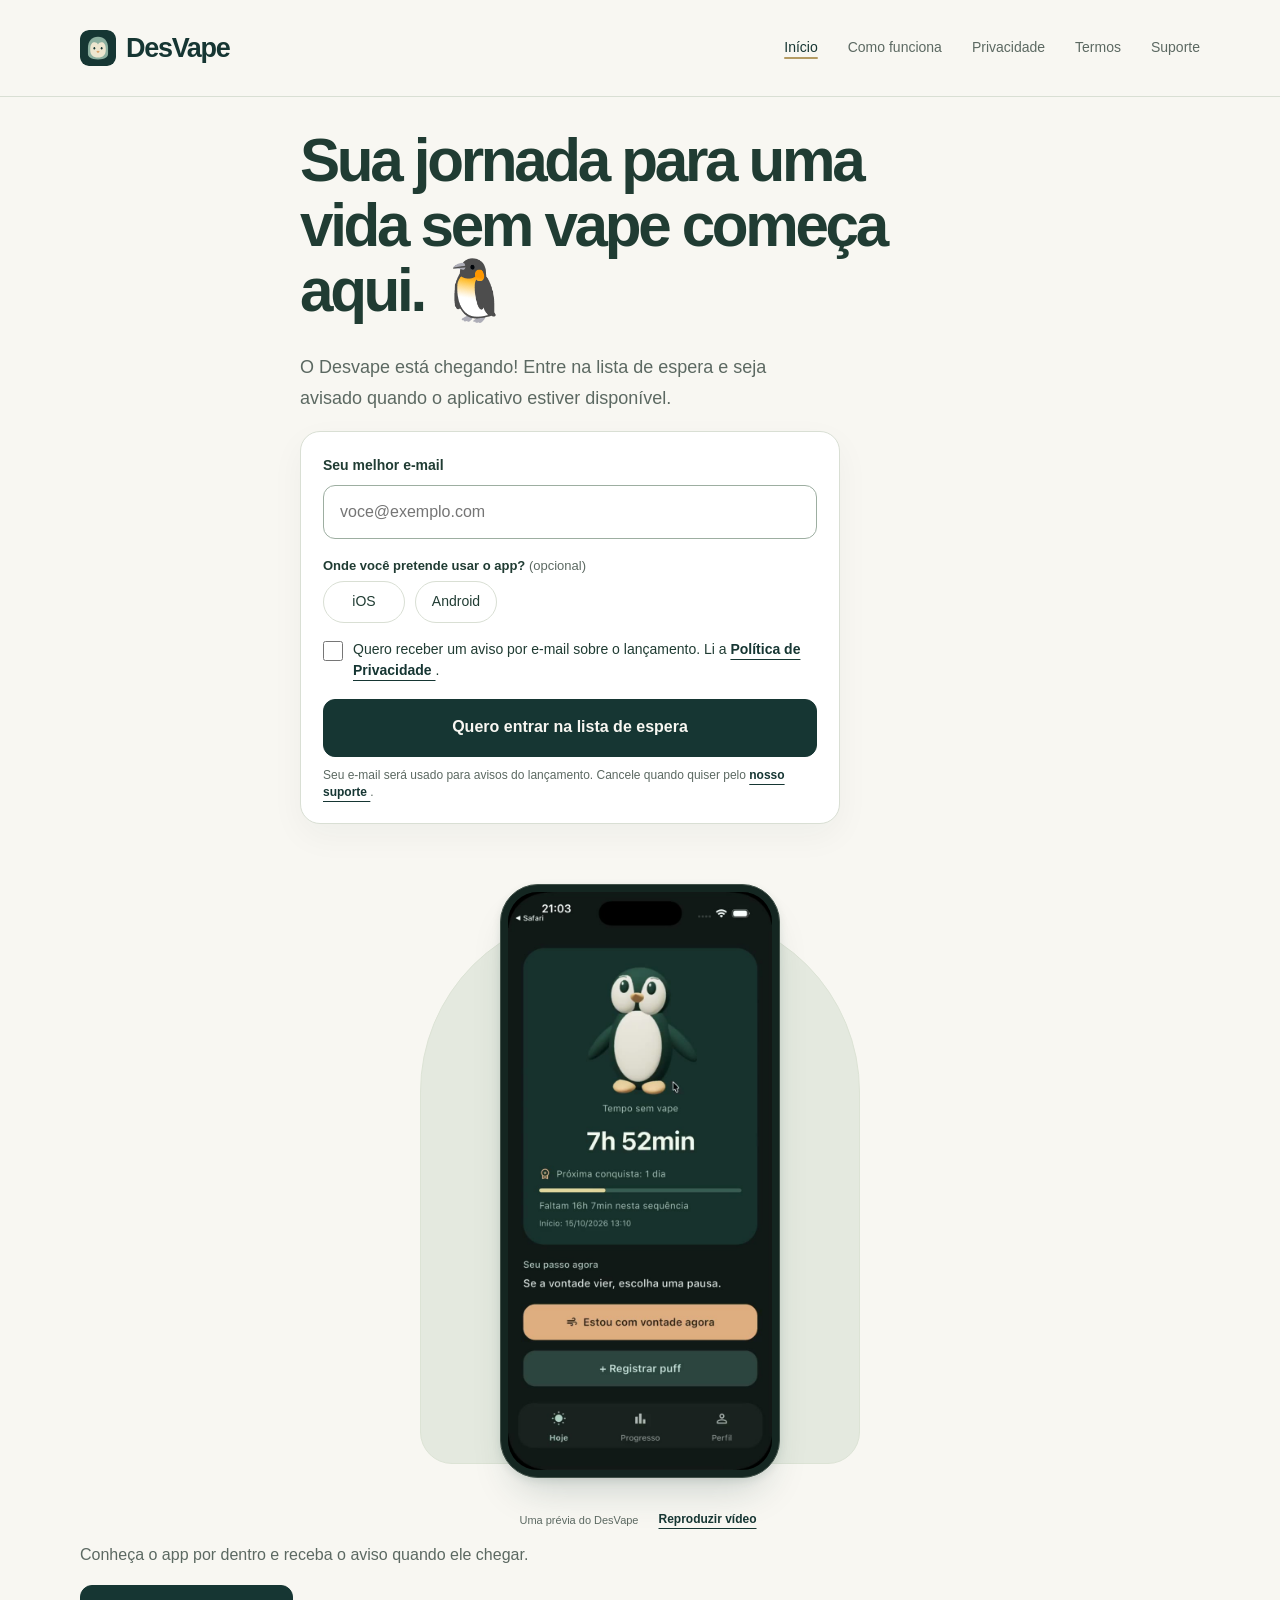
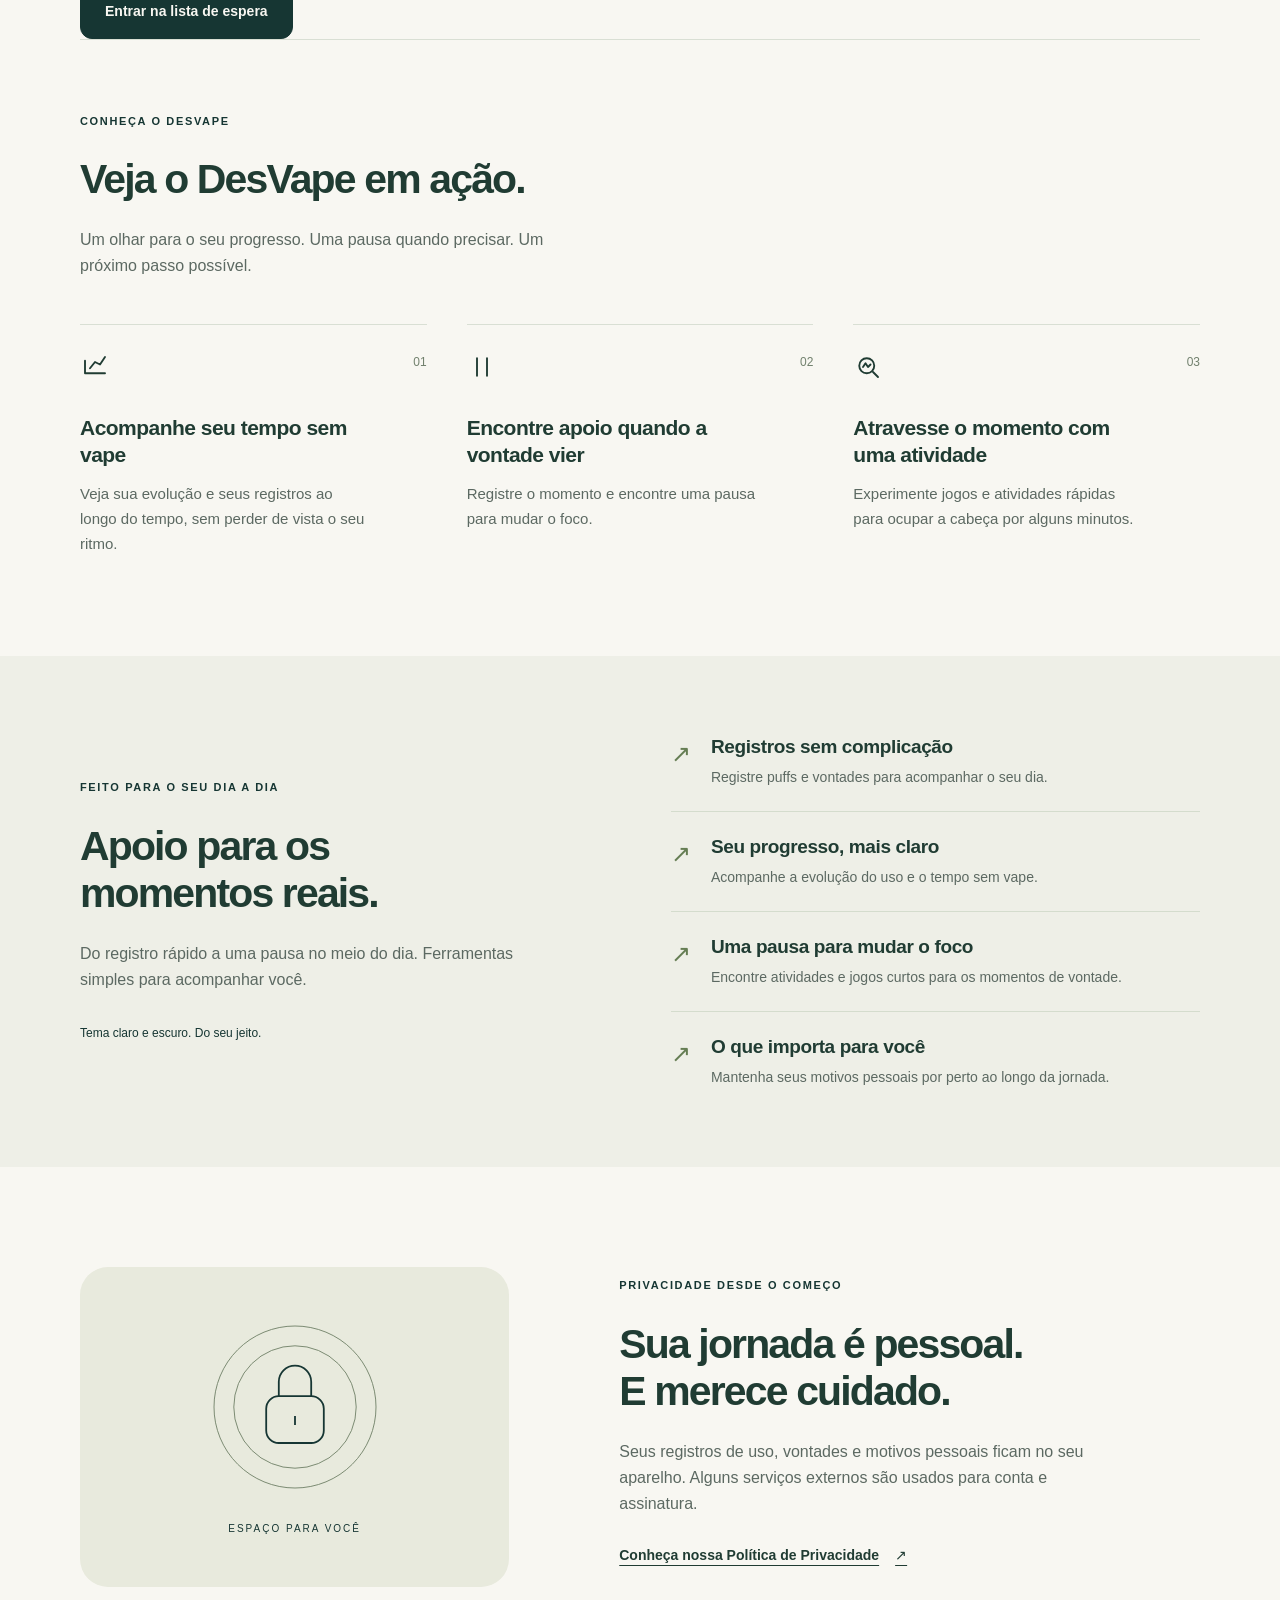
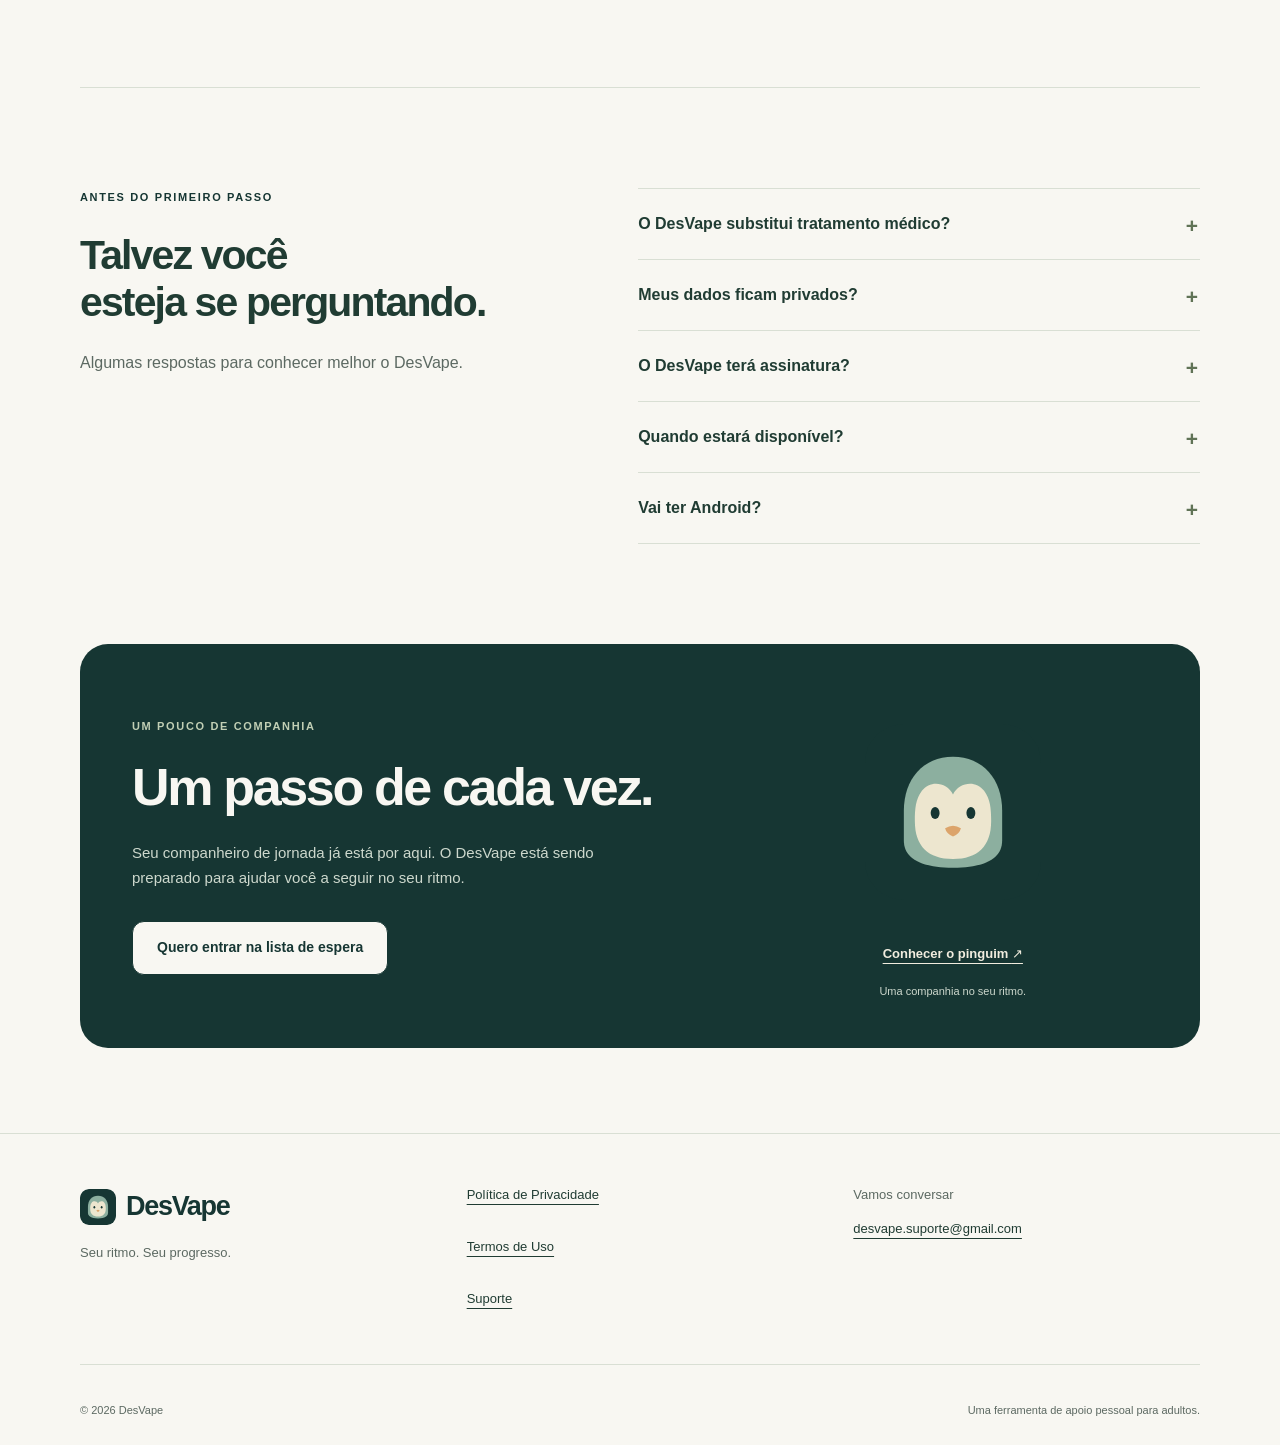
==== commit e427970c: "feat: publish DesVape landing page and waitlist" ====
--- a/index.html
+++ b/index.html
@@ -4,18 +4,20 @@
   <meta charset="utf-8"/>
   <meta content="width=device-width, initial-scale=1" name="viewport"/>
   <title>
-   DesVape — Um app para te ajudar a largar o vape.
+   Desvape — Lista de espera para uma vida sem vape
   </title>
-  <meta content="Acompanhe seu progresso, atravesse os momentos de vontade e siga no seu ritmo. Conheça o DesVape, um app para te ajudar a largar o vape." name="description"/>
+  <meta content="Entre na lista de espera do Desvape e receba um aviso por e-mail quando o app para largar o vape estiver disponível." name="description"/>
   <meta content="#183e35" name="theme-color"/>
   <link href="https://luidgivarela.github.io/desvape-legal/" rel="canonical"/>
   <meta content="website" property="og:type"/>
   <meta content="pt_BR" property="og:locale"/>
   <meta content="DesVape" property="og:site_name"/>
-  <meta content="DesVape — Um app para te ajudar a largar o vape." property="og:title"/>
-  <meta content="Acompanhe seu progresso, atravesse os momentos de vontade e siga no seu ritmo. Conheça o DesVape, um app para te ajudar a largar o vape." property="og:description"/>
+  <meta content="Desvape — Lista de espera para uma vida sem vape" property="og:title"/>
+  <meta content="Entre na lista de espera do Desvape e receba um aviso por e-mail quando o app para largar o vape estiver disponível." property="og:description"/>
   <meta content="https://luidgivarela.github.io/desvape-legal/" property="og:url"/>
   <link href="styles.css" rel="stylesheet"/>
+  <script defer="" src="assets/config.js">
+  </script>
   <script defer="" src="script.js">
   </script>
   <link href="assets/penguin-mark-proposal.svg" rel="icon" type="image/svg+xml"/>
@@ -52,83 +54,116 @@
    </div>
   </header>
   <main id="conteudo">
-   <section aria-labelledby="hero-title" class="hero container">
+   <section aria-labelledby="hero-title" class="hero container" id="lista-de-espera">
     <div class="hero-copy">
-     <div class="hero-brand">
-      <img alt="Logo do DesVape" height="52" src="assets/penguin-mark-proposal.svg" width="52"/>
-      <div>
-       <span>
-        DesVape
-       </span>
-       <p>
-        Seu ritmo. Seu progresso.
-       </p>
-      </div>
-     </div>
      <h1 id="hero-title">
-      Um app para te ajudar a
-      <span>
-       largar o vape.
-      </span>
+      Sua jornada para uma vida sem vape começa aqui. 🐧
      </h1>
      <p class="hero-description">
-      Acompanhe seu progresso, atravesse os momentos de vontade e siga no seu ritmo, um passo de cada vez.
-     </p>
-     <div class="hero-actions">
-      <button class="button coming-soon" disabled="" type="button">
-       <span aria-hidden="true">
-        ↗
-       </span>
-       Em breve na App Store
-      </button>
-      <a class="text-link" href="#como-funciona">
-       Ver como funciona
-       <span aria-hidden="true">
-        ↓
-       </span>
-      </a>
-     </div>
-     <p class="hero-note">
-      Para adultos que querem parar ou reduzir. Sem pressão.
-     </p>
-    </div>
-    <figure aria-labelledby="demo-caption" class="demo-showcase">
-     <div aria-hidden="true" class="demo-backdrop">
-     </div>
-     <div class="demo-phone">
-      <video aria-describedby="demo-description" aria-label="Demonstração do DesVape: tempo sem vape, apoio nos momentos de vontade e progresso" autoplay="" height="1418" id="app-demo" loop="" muted="" playsinline="" poster="assets/desvape-demo-poster.jpg" preload="metadata" width="648">
-       <source src="assets/desvape-demo.web.mp4" type="video/mp4"/>
-       <p>
-        Seu navegador não reproduz este vídeo.
-        <a href="assets/Desvape_Site_Demo_v1%20(1).mp4">
-         Abra a demonstração do DesVape
+      O Desvape está chegando! Entre na lista de espera e seja avisado quando o aplicativo estiver disponível.
+     </p>
+     <form class="waitlist-form" id="waitlist-form" novalidate="">
+      <label class="field-label" for="waitlist-email">
+       Seu melhor e-mail
+      </label>
+      <input aria-describedby="email-error" autocapitalize="none" autocomplete="email" id="waitlist-email" inputmode="email" maxlength="254" name="email" placeholder="voce@exemplo.com" required="" spellcheck="false" type="email"/>
+      <p class="field-error" id="email-error">
+      </p>
+      <fieldset class="platform-options">
+       <legend>
+        Onde você pretende usar o app?
+        <span>
+         (opcional)
+        </span>
+       </legend>
+       <label>
+        <input name="platform" type="radio" value="iOS"/>
+        <span>
+         iOS
+        </span>
+       </label>
+       <label>
+        <input name="platform" type="radio" value="Android"/>
+        <span>
+         Android
+        </span>
+       </label>
+      </fieldset>
+      <label class="consent-option">
+       <input id="waitlist-consent" name="consent" required="" type="checkbox"/>
+       <span>
+        Quero receber um aviso por e-mail sobre o lançamento. Li a
+        <a href="privacy.html" rel="noopener" target="_blank">
+         Política de Privacidade
         </a>
         .
-       </p>
-      </video>
-     </div>
-     <figcaption id="demo-caption">
-      <span>
-       Uma prévia do DesVape
-      </span>
-      <button aria-controls="app-demo" class="media-control" hidden="" id="video-toggle" type="button">
-       Reproduzir vídeo
+       </span>
+      </label>
+      <div aria-hidden="true" class="waitlist-honeypot">
+       <label for="waitlist-company">
+        Deixe este campo vazio
+       </label>
+       <input autocomplete="off" id="waitlist-company" name="company" tabindex="-1" type="text"/>
+      </div>
+      <button class="button waitlist-submit" id="waitlist-submit" type="submit">
+       Quero entrar na lista de espera
       </button>
-     </figcaption>
-     <p class="sr-only" id="demo-description">
-      O vídeo mostra o pinguim na tela inicial, o tempo sem vape, o botão “Estou com vontade agora” e a tela de progresso. Os valores pertencem à demonstração e não representam resultados prometidos.
-     </p>
-     <p class="media-status" id="video-status" role="status">
-     </p>
-     <noscript>
-      <p class="media-status">
-       <a href="assets/desvape-demo.web.mp4">
-        Abrir o vídeo com os controles do navegador
+      <p aria-live="polite" class="waitlist-feedback" id="waitlist-feedback" role="status">
+      </p>
+      <p class="consent-note">
+       Seu e-mail será usado para avisos do lançamento. Cancele quando quiser pelo
+       <a href="mailto:desvape.suporte@gmail.com?subject=Cancelar%20lista%20de%20espera">
+        nosso suporte
        </a>
-      </p>
-     </noscript>
-    </figure>
-   </section>
+       .
+      </p>
+     </form>
+    </div>
+   </section>
+   <figure aria-labelledby="demo-caption" class="demo-showcase" id="demonstracao">
+    <div aria-hidden="true" class="demo-backdrop">
+    </div>
+    <div class="demo-phone">
+     <video aria-describedby="demo-description" aria-label="Demonstração do DesVape: tempo sem vape, apoio nos momentos de vontade e progresso" autoplay="" height="1418" id="app-demo" loop="" muted="" playsinline="" poster="assets/desvape-demo-poster.jpg" preload="metadata" width="648">
+      <source src="assets/desvape-demo.web.mp4" type="video/mp4"/>
+      <p>
+       Seu navegador não reproduz este vídeo.
+       <a href="assets/Desvape_Site_Demo_v1%20(1).mp4">
+        Abra a demonstração do DesVape
+       </a>
+       .
+      </p>
+     </video>
+    </div>
+    <figcaption id="demo-caption">
+     <span>
+      Uma prévia do DesVape
+     </span>
+     <button aria-controls="app-demo" class="media-control" hidden="" id="video-toggle" type="button">
+      Reproduzir vídeo
+     </button>
+    </figcaption>
+    <p class="sr-only" id="demo-description">
+     O vídeo mostra o pinguim na tela inicial, o tempo sem vape, o botão “Estou com vontade agora” e a tela de progresso. Os valores pertencem à demonstração e não representam resultados prometidos.
+    </p>
+    <p class="media-status" id="video-status" role="status">
+    </p>
+    <noscript>
+     <p class="media-status">
+      <a href="assets/desvape-demo.web.mp4">
+       Abrir o vídeo com os controles do navegador
+      </a>
+     </p>
+    </noscript>
+   </figure>
+   <div class="post-demo-cta container">
+    <p>
+     Conheça o app por dentro e receba o aviso quando ele chegar.
+    </p>
+    <a class="button button-secondary" href="#lista-de-espera">
+     Entrar na lista de espera
+    </a>
+   </div>
    <section aria-labelledby="how-title" class="section container action-section" id="como-funciona">
     <div class="section-heading">
      <p class="eyebrow">
@@ -143,7 +178,7 @@
     </div>
     <div class="pillars">
      <article class="pillar reveal">
-      <svg aria-hidden="true" class="icon" fill="none" stroke="currentColor" stroke-linecap="round" stroke-linejoin="round" stroke-width="1.5" viewBox="0 0 24 24">
+      <svg aria-hidden="true" class="icon" fill="none" stroke="currentColor" stroke-linecap="round" stroke-linejoin="round" stroke-width="1.5" viewbox="0 0 24 24">
        <path d="M4 17V7m0 10h16M8 13l4-5 4 2 4-6">
        </path>
       </svg>
@@ -158,7 +193,7 @@
       </p>
      </article>
      <article class="pillar reveal">
-      <svg aria-hidden="true" class="icon" fill="none" stroke="currentColor" stroke-linecap="round" stroke-linejoin="round" stroke-width="1.5" viewBox="0 0 24 24">
+      <svg aria-hidden="true" class="icon" fill="none" stroke="currentColor" stroke-linecap="round" stroke-linejoin="round" stroke-width="1.5" viewbox="0 0 24 24">
        <path d="M8 5v14M16 5v14">
        </path>
       </svg>
@@ -173,7 +208,7 @@
       </p>
      </article>
      <article class="pillar reveal">
-      <svg aria-hidden="true" class="icon" fill="none" stroke="currentColor" stroke-linecap="round" stroke-linejoin="round" stroke-width="1.5" viewBox="0 0 24 24">
+      <svg aria-hidden="true" class="icon" fill="none" stroke="currentColor" stroke-linecap="round" stroke-linejoin="round" stroke-width="1.5" viewbox="0 0 24 24">
        <circle cx="11" cy="11" r="6">
        </circle>
        <path d="m16 16 4 4M8 12l2-3 2 3 2-2">
@@ -267,7 +302,7 @@
    </section>
    <section aria-labelledby="privacy-title" class="section container privacy-section">
     <div aria-hidden="true" class="privacy-visual">
-     <svg fill="none" viewBox="0 0 200 200">
+     <svg fill="none" viewbox="0 0 200 200">
       <circle cx="100" cy="100" r="90">
       </circle>
       <circle cx="100" cy="100" r="68">
@@ -349,7 +384,7 @@
        Quando estará disponível?
       </summary>
       <p>
-       Em breve na App Store. Ainda não há uma data de lançamento anunciada.
+       O Desvape está sendo preparado. Entre na lista de espera para receber um aviso quando houver novidades sobre o lançamento.
       </p>
      </details>
      <details>
@@ -374,12 +409,9 @@
       <p>
        Seu companheiro de jornada já está por aqui. O DesVape está sendo preparado para ajudar você a seguir no seu ritmo.
       </p>
-      <button class="button coming-soon" disabled="" type="button">
-       <span aria-hidden="true">
-        ↗
-       </span>
-       Em breve na App Store
-      </button>
+      <a class="button" href="#lista-de-espera">
+       Quero entrar na lista de espera
+      </a>
      </div>
      <div class="mascot-card" id="mascot-card">
       <div aria-label="Pinguim do DesVape, seu companheiro de jornada" class="mascot-stage" id="mascot-stage" role="img">
@@ -404,6 +436,11 @@
     </div>
    </section>
   </main>
+  <nav aria-label="Cadastro na lista de espera" class="mobile-waitlist-cta" hidden="" id="mobile-waitlist-cta">
+   <a class="button" href="#lista-de-espera">
+    Entrar na lista de espera
+   </a>
+  </nav>
   <footer class="site-footer">
    <div class="container footer-grid">
     <div>
--- a/styles.css
+++ b/styles.css
@@ -827,3 +827,98 @@
   .hero-actions { gap: 10px 16px; }
   .final-with-mascot { padding: 34px 24px; }
 }
+
+/* Waitlist: keep the first mobile viewport focused on signup. */
+@media (max-width: 600px) {
+  .container { width: calc(100% - 40px); }
+  .nav-wrap { min-height: 60px; padding-block: 8px; }
+  .site-header nav { display: none; }
+  .hero { padding-block: 20px 24px; gap: 0; }
+  .hero-copy { max-width: none; width: 100%; }
+  .hero h1 { font-size: clamp(32px, 8.7vw, 38px); line-height: 1.12; letter-spacing: -.05em; margin-bottom: 12px; }
+  .hero-description { font-size: 16px; line-height: 1.45; margin-bottom: 18px; }
+  .waitlist-form { width: 100%; }
+  .field-label { display: block; font-size: 15px; font-weight: 600; margin-bottom: 6px; }
+  #waitlist-email { display: block; width: 100%; min-height: 54px; padding: 0 16px; border: 1px solid #9daea1; border-radius: 12px; background: #fff; color: var(--ink); font: inherit; font-size: 16px; }
+  #waitlist-email::placeholder { color: #68786d; opacity: 1; }
+  #waitlist-email:focus-visible { border-color: var(--green); outline: 3px solid #54726655; outline-offset: 2px; }
+  .field-error { min-height: 0; font-size: 13px; color: #963d36; margin: 0; }
+  .field-error:not(:empty) { margin-top: 5px; }
+  .platform-options { display: flex; flex-wrap: wrap; align-items: center; gap: 8px; margin: 12px 0; padding: 0; border: 0; }
+  .platform-options legend { width: 100%; padding: 0; font-size: 13px; font-weight: 550; }
+  .platform-options legend span { color: var(--muted); font-weight: 400; }
+  .platform-options label { position: relative; display: inline-flex; align-items: center; min-height: 40px; }
+  .platform-options input { position: absolute; opacity: 0; inset: 0; }
+  .platform-options label > span { display: grid; min-width: 72px; min-height: 40px; place-items: center; padding: 5px 12px; border: 1px solid var(--line); border-radius: 999px; background: #fff; color: var(--ink); font-size: 14px; }
+  .platform-options input:checked + span { border-color: var(--green); background: var(--sage); font-weight: 650; }
+  .platform-options input:focus-visible + span { outline: 3px solid #54726655; outline-offset: 2px; }
+  .consent-option { display: flex; align-items: flex-start; gap: 10px; min-height: 44px; margin: 10px 0; font-size: 13px; line-height: 1.45; }
+  .consent-option input { width: 20px; height: 20px; flex: 0 0 20px; margin: 1px 0 0; accent-color: var(--green); }
+  .consent-option a, .consent-note a { color: var(--green); font-weight: 600; }
+  .waitlist-submit { width: 100%; min-height: 58px; border-radius: 13px; padding-inline: 14px; font-size: 15px; line-height: 1.3; }
+  .waitlist-submit:disabled { opacity: .75; }
+  .waitlist-feedback { display: none; margin: 8px 0 0; padding: 10px 12px; border-radius: 10px; background: var(--sage); color: var(--green); font-size: 14px; line-height: 1.4; }
+  .waitlist-feedback.is-visible { display: block; }
+  .waitlist-feedback.is-error { color: #80332d; background: #f8e9e4; }
+  .consent-note { font-size: 13px; line-height: 1.4; margin: 9px 0 0; }
+  .waitlist-honeypot { position: absolute!important; left: -10000px!important; width: 1px!important; height: 1px!important; overflow: hidden!important; }
+  .hero .coming-soon { display: none; }
+  .post-demo-cta { text-align: center; padding-block: 18px 8px; }
+  .post-demo-cta p { font-size: 15px; margin-bottom: 6px; }
+  .post-demo-cta .button { min-height: 50px; }
+  .mobile-waitlist-cta { display: none; }
+  .mobile-waitlist-cta.is-visible { position: fixed; z-index: 20; inset: auto 0 0; display: block; padding: 10px 20px calc(10px + env(safe-area-inset-bottom)); border-top: 1px solid var(--line); background: var(--cream); }
+  .mobile-waitlist-cta .button { width: 100%; min-height: 54px; justify-content: center; font-size: 15px; box-shadow: 0 5px 18px #183e3518; }
+  body.mobile-cta-visible main { padding-bottom: calc(78px + env(safe-area-inset-bottom)); }
+}
+@media (min-width: 601px) {
+  .waitlist-form { max-width: 540px; padding: 22px; border: 1px solid var(--line); border-radius: 20px; background: #fff; box-shadow: 0 12px 34px #1636330b; }
+  .field-label { display: block; margin-bottom: 8px; font-size: 14px; font-weight: 600; }
+  #waitlist-email { width: 100%; min-height: 54px; padding: 0 16px; border: 1px solid #9daea1; border-radius: 12px; background: #fff; color: var(--ink); font: inherit; font-size: 16px; }
+  #waitlist-email:focus-visible { outline: 3px solid #54726655; outline-offset: 2px; }
+  .field-error { min-height: 0; margin: 0; color: #963d36; font-size: 13px; }
+  .field-error:not(:empty) { margin-top: 5px; }
+  .platform-options { display: flex; flex-wrap: wrap; gap: 10px; margin: 16px 0; padding: 0; border: 0; }
+  .platform-options legend { width: 100%; padding: 0 0 4px; font-size: 13px; font-weight: 550; }
+  .platform-options legend span { color: var(--muted); font-weight: 400; }
+  .platform-options label { position: relative; display: inline-flex; align-items: center; min-height: 42px; }
+  .platform-options input { position: absolute; opacity: 0; inset: 0; }
+  .platform-options label > span { display: grid; min-width: 82px; min-height: 42px; place-items: center; padding: 6px 14px; border: 1px solid var(--line); border-radius: 999px; background: #fff; color: var(--ink); font-size: 14px; }
+  .platform-options input:checked + span { border-color: var(--green); background: var(--sage); font-weight: 650; }
+  .platform-options input:focus-visible + span { outline: 3px solid #54726655; outline-offset: 2px; }
+  .consent-option { display: flex; gap: 10px; align-items: flex-start; min-height: 44px; margin: 16px 0; font-size: 14px; line-height: 1.5; }
+  .consent-option input { width: 20px; height: 20px; flex: 0 0 20px; margin: 2px 0 0; accent-color: var(--green); }
+  .consent-option a, .consent-note a { color: var(--green); font-weight: 600; }
+  .waitlist-submit { width: 100%; min-height: 58px; justify-content: center; font-size: 16px; }
+  .waitlist-submit:disabled { opacity: .75; }
+  .waitlist-feedback { display: none; margin: 10px 0 0; padding: 12px; border-radius: 10px; background: var(--sage); color: var(--green); font-size: 14px; }
+  .waitlist-feedback.is-visible { display: block; }
+  .waitlist-feedback.is-error { color: #80332d; background: #f8e9e4; }
+  .consent-note { font-size: 12px; line-height: 1.45; margin: 10px 0 0; }
+  .waitlist-honeypot { position: absolute!important; left: -10000px!important; width: 1px!important; height: 1px!important; overflow: hidden!important; }
+}
+
+/* The waitlist, not decorative media, is the desktop and mobile hero. */
+.hero {
+  grid-template-columns: minmax(0, 1fr);
+  justify-items: center;
+  padding-block: 32px 38px;
+}
+.hero-copy {
+  width: min(100%, 680px);
+  margin-inline: auto;
+}
+.demo-showcase {
+  width: min(440px, calc(100% - 40px));
+  margin: 0 auto;
+}
+@media (max-width: 600px) {
+  .hero { padding-block: 16px 22px; }
+  .hero-copy { width: 100%; }
+  .hero h1 { margin-bottom: 10px; }
+  .hero-description { margin-bottom: 14px; }
+  .site-header .container { width: calc(100% - 36px); }
+  .nav-wrap { min-height: 0; padding-block: 8px; }
+  .waitlist-form { padding: 0; border: 0; border-radius: 0; background: transparent; box-shadow: none; }
+  .demo-showcase { width: min(430px, calc(100% - 40px)); }
+}
